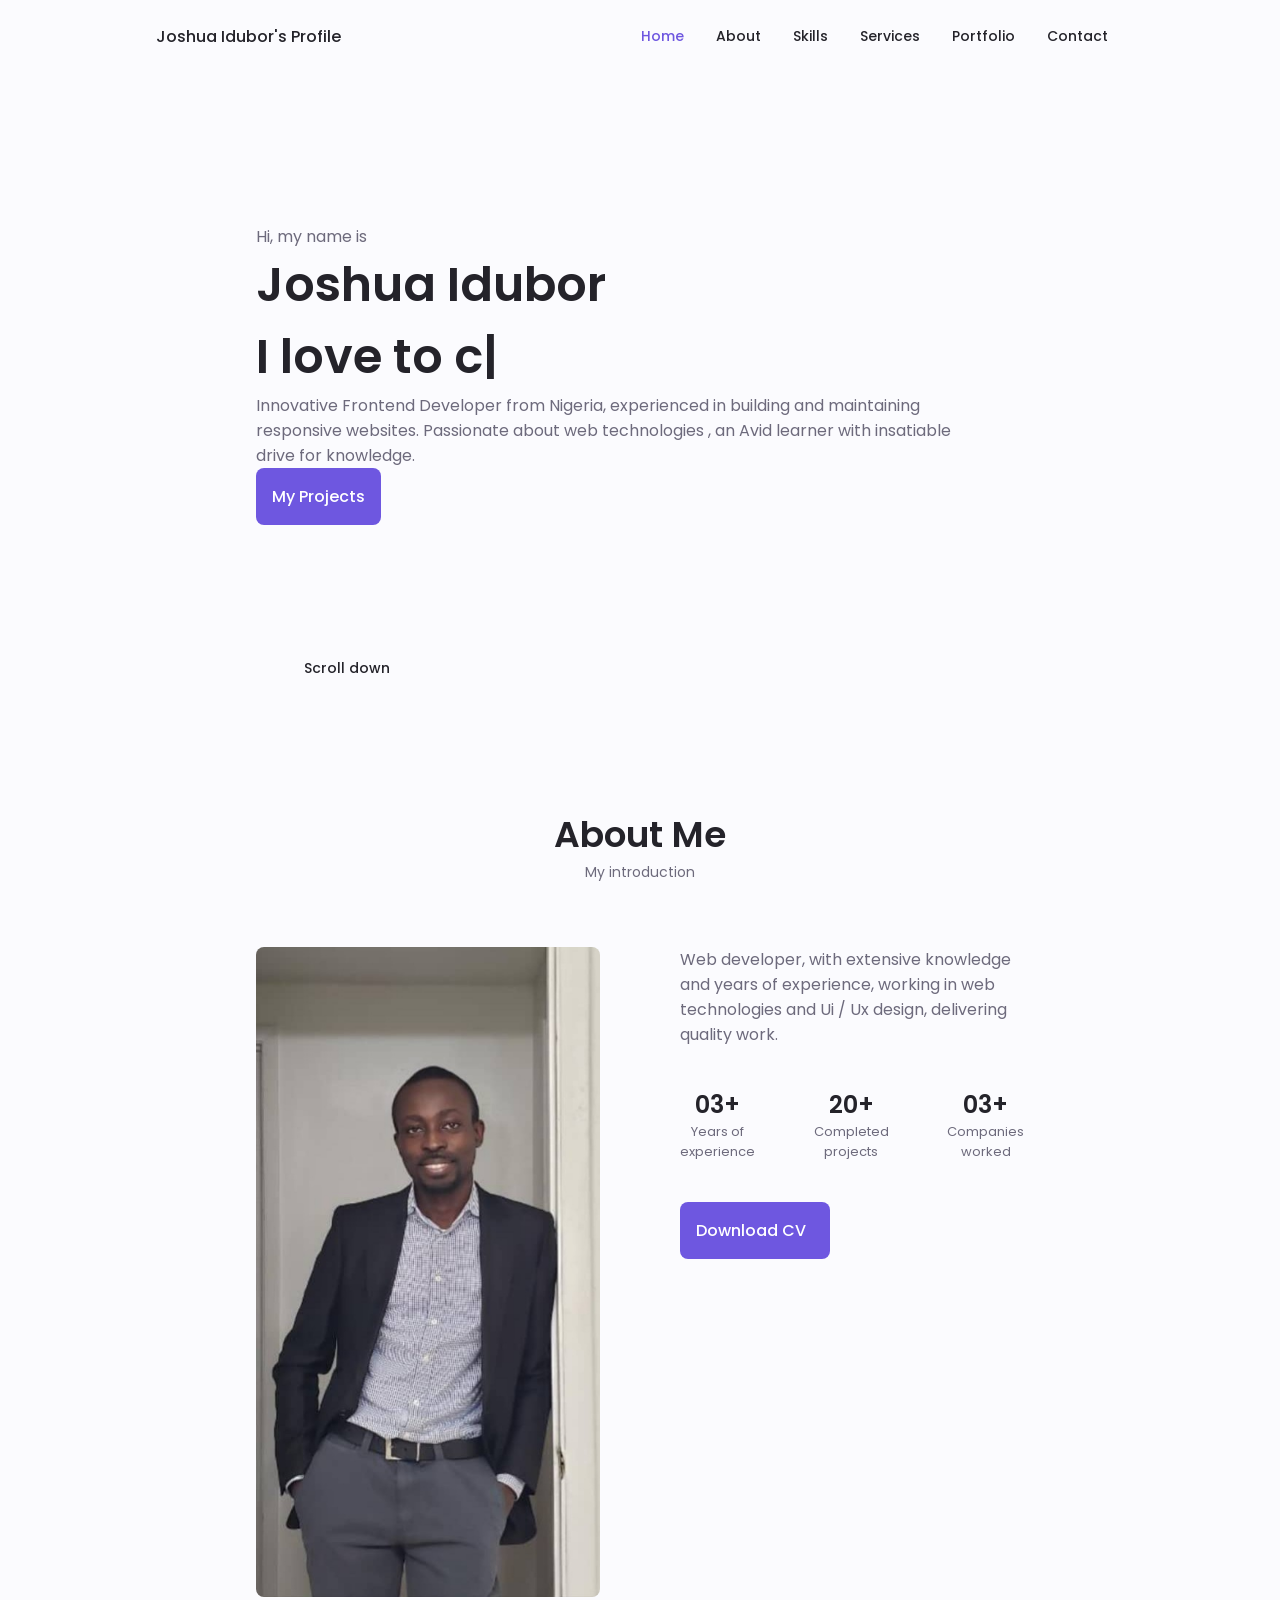
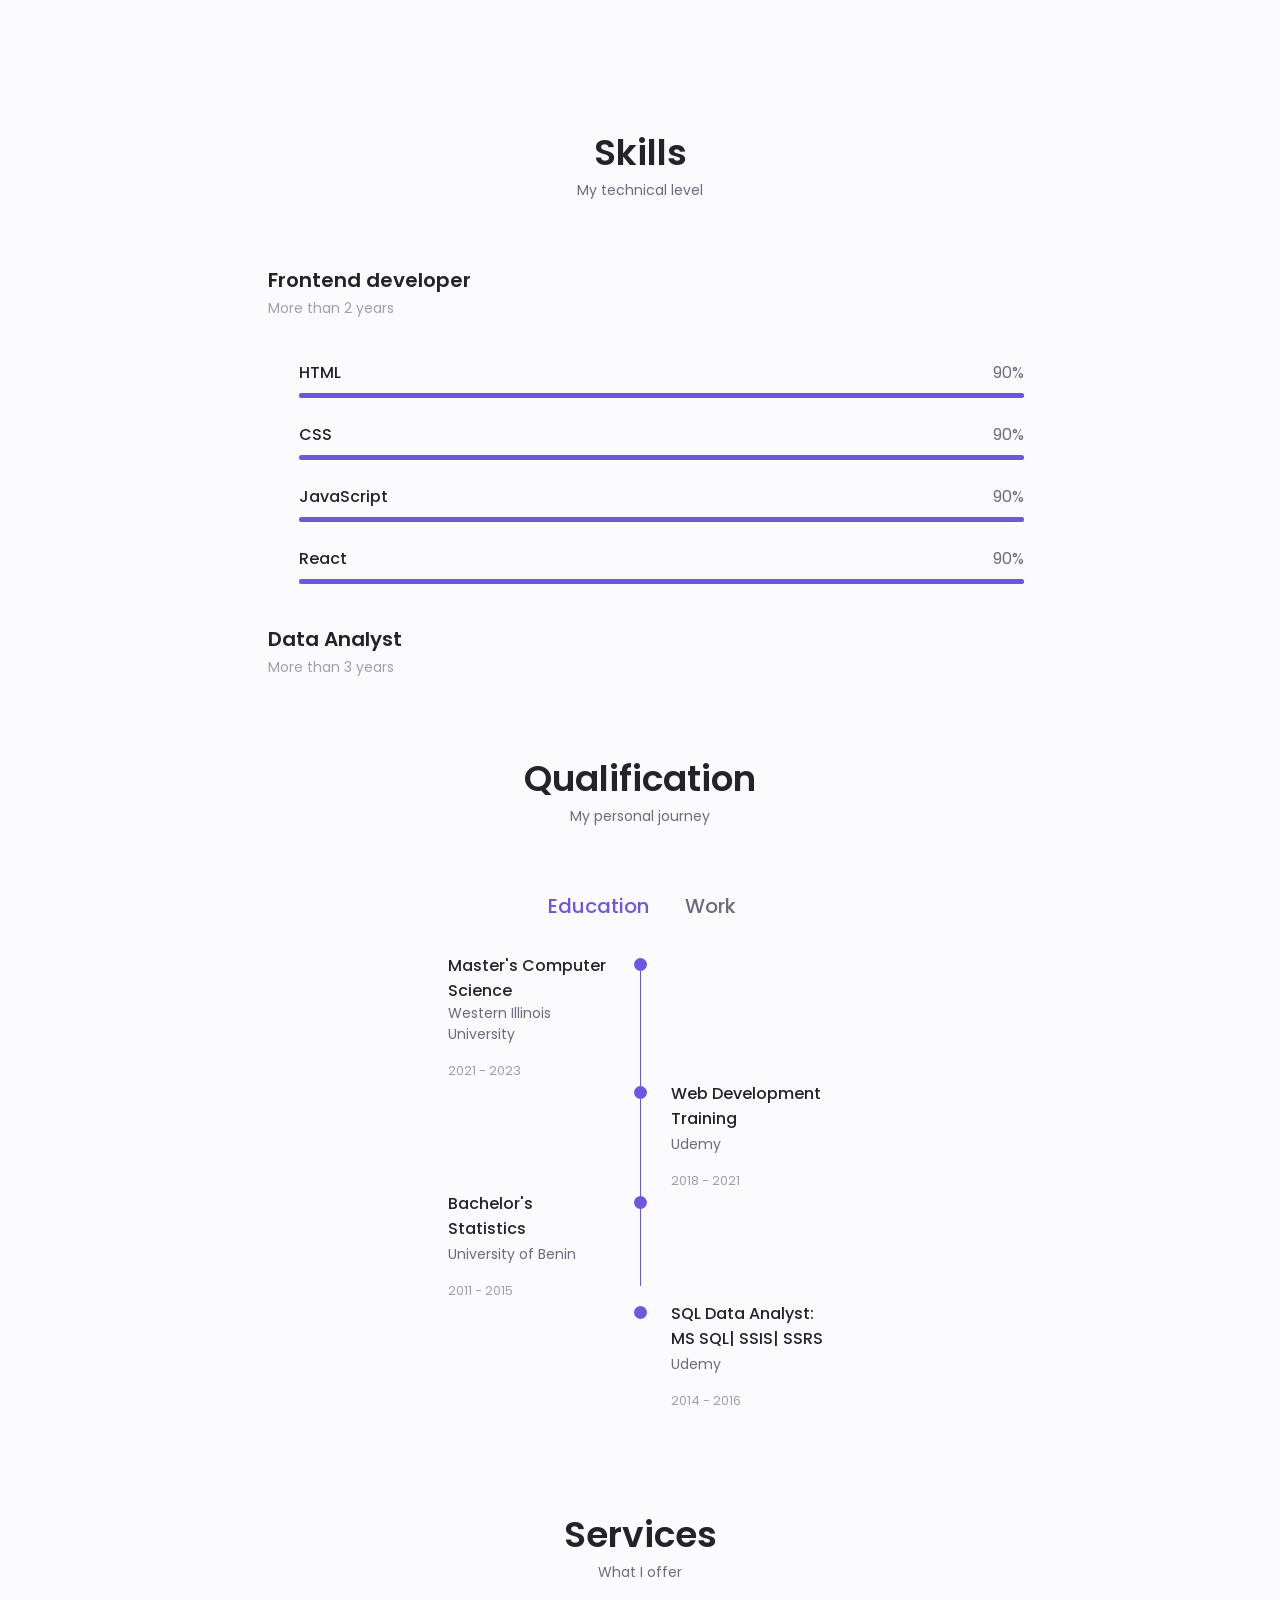
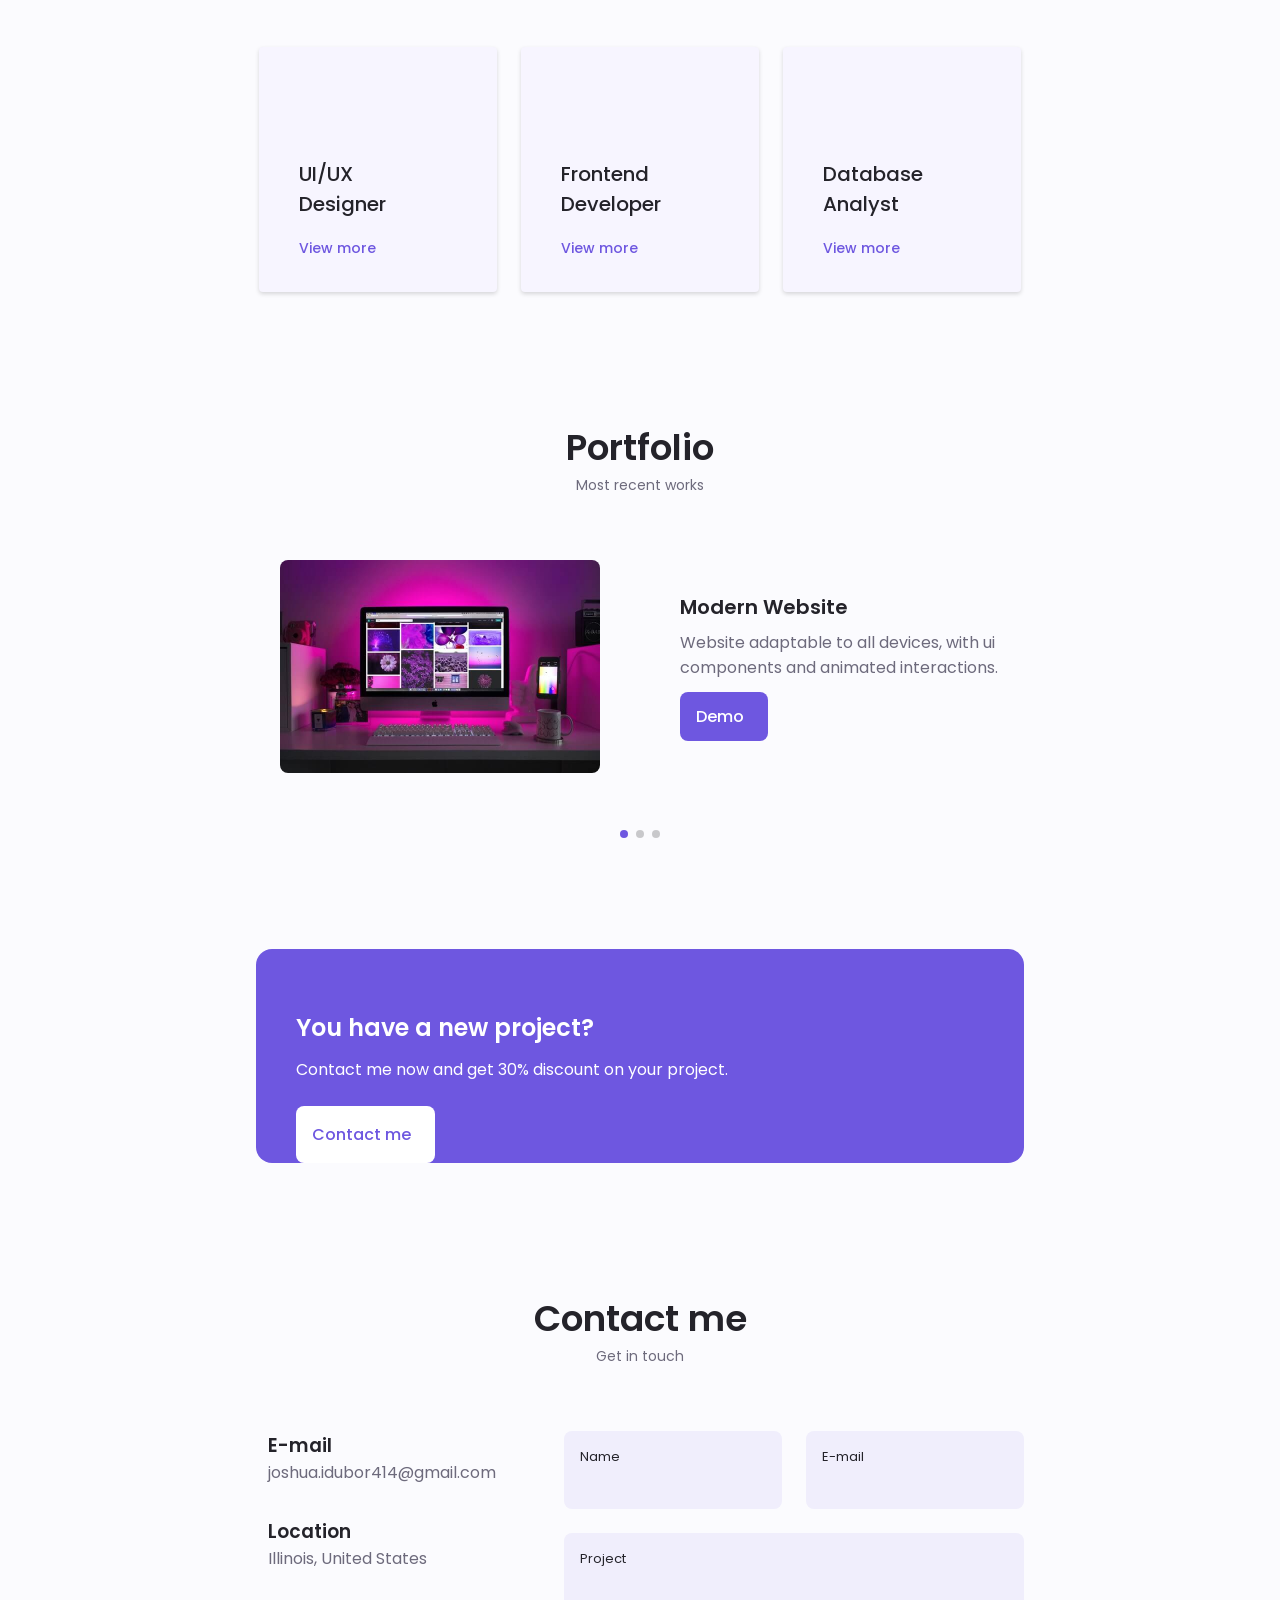
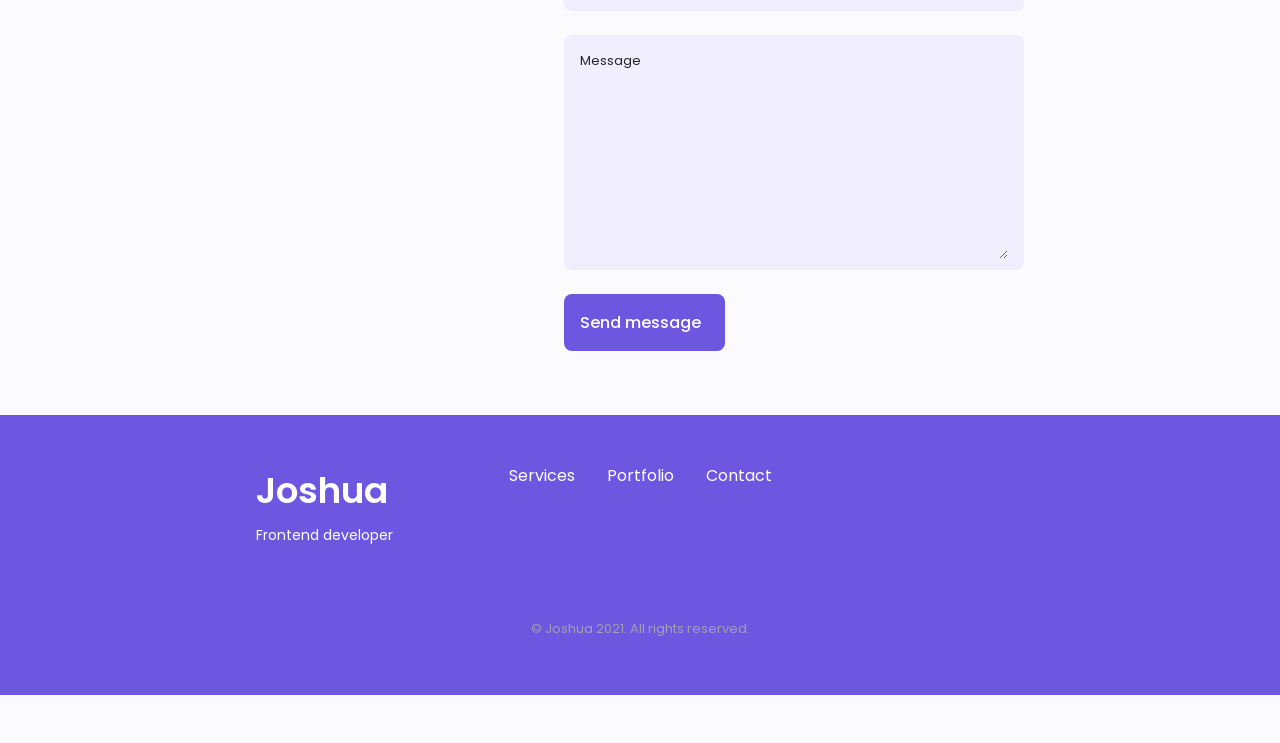
==== index.html @ ed107d09 "Add files via upload" ====
<!DOCTYPE html>
<html lang="en">

<head>
    <meta charset="UTF-8">
    <meta name="viewport" content="width=device-width, initial-scale=1.0">

    <!--==================== UNICONS ====================-->
    <link rel="stylesheet" href="https://unicons.iconscout.com/release/v4.0.0/css/line.css">

    <!--==================== SWIPER CSS ====================-->
    <link rel="stylesheet" href="assets/css/swiper-bundle.min.css">

    <!--==================== CSS ====================-->
    <link rel="stylesheet" href="assets/css/styles.css">

    <title>Responsive Portfolio Website</title>
</head>

<body>
    <!--==================== HEADER ====================-->
    <header class="header" id="header">
        <nav class="nav container">
            <a href="#" class="nav__logo">Joshua Idubor's Profile</a>

            <div class="nav__menu" id="nav-menu">
                <ul class="nav__list grid">
                    <li class="nav__item">
                        <a href="#home" class="nav__link active-link">
                            <i class="uil uil-estate nav__icon"></i>Home
                        </a>
                    </li>
                    <li class="nav__item">
                        <a href="#about" class="nav__link">
                            <i class="uil uil-user nav__icon"></i>About
                        </a>
                    </li>
                    <li class="nav__item">
                        <a href="#skills" class="nav__link">
                            <i class="uil uil-file-alt nav__icon"></i>Skills
                        </a>
                    </li>
                    <li class="nav__item">
                        <a href="#services" class="nav__link">
                            <i class="uil uil-briefcase nav__icon"></i>Services
                        </a>
                    </li>
                    <li class="nav__item">
                        <a href="#portfolio" class="nav__link">
                            <i class="uil uil-scenery nav__icon"></i>Portfolio
                        </a>
                    </li>
                    <li class="nav__item">
                        <a href="#contact" class="nav__link">
                            <i class="uil uil-message nav__icon"></i>Contact
                        </a>
                    </li>
                </ul>
                <i class="uil uil-times nav__close" id="nav-close"></i>

            </div>

            <div class="nav__btns">

                <!-- Theme change button -->

                <i class="uil uil-moon change-theme" id="theme-button"></i>

                <div class="nav__toggle" id="nav-toggle">
                    <i class="uil uil-apps"> </i>

                </div>
            </div>
        </nav>
    </header>

    <!--==================== MAIN ====================-->
    <main class="main">
        <!--==================== HOME ====================-->


        <section class="home section" id="home">
            <div class="home__container container grid">
                <div class="home__content grid">
                    <div class="home__social">
                        <a href="https://www.linkedin.com/in/joshua-idubor-577528155/" target="_blank" class="home__social-icon">
                            <i class="uil uil-linkedin-alt"></i>
                        </a>
                        <!--<a href="http://dribble.com" target="_blank" class="home__social-icon">
                            <i class="uil uil-dribbble"></i>
                        </a>-->
                        <a href="https://github.com/joshuaIdubor" target="_blank" class="home__social-icon">
                            <i class="uil uil-github-alt"></i>
                        </a>
                    </div>
			<!--
                    <div class="home__img">
                        <svg class="home__blob" viewBox="0 0 200 187" xmlns="http://www.w3.org/2000/svg"
                            xmlns:xlink="http://www.w3.org/1999/xlink">
                            <mask id="mask0" mask-type="alpha">
                                <path d="M190.312 36.4879C206.582 62.1187 201.309 102.826 182.328 134.186C163.346 165.547 
                                    130.807 187.559 100.226 186.353C69.6454 185.297 41.0228 161.023 21.7403 129.362C2.45775 
                                    97.8511 -7.48481 59.1033 6.67581 34.5279C20.9871 10.1032 59.7028 -0.149132 97.9666 
                                    0.00163737C136.23 0.303176 174.193 10.857 190.312 36.4879Z" />
                            </mask>
                            <g mask="url(#mask0)">
                                <path d="M190.312 36.4879C206.582 62.1187 201.309 102.826 182.328 134.186C163.346 
                                    165.547 130.807 187.559 100.226 186.353C69.6454 185.297 41.0228 161.023 21.7403 
                                    129.362C2.45775 97.8511 -7.48481 59.1033 6.67581 34.5279C20.9871 10.1032 59.7028 
                                    -0.149132 97.9666 0.00163737C136.23 0.303176 174.193 10.857 190.312 36.4879Z" />
                                <image class="home__blob-img" x="20" y="20" xlink:href="assets/img/perfil.png" />
                            </g>
                        </svg>
                    </div>
				-->
                    <!--<div class="home__data">
                        <h1 class="home__title">Hi, I'm Joshua</h1>
                        <h3 class="home__subtitle">Frontend developer</h3>
                        <p class="home__description">High level experience in web design and development knowledge, producing quality work.</p>
                        <a href="#portfolio" class="button button-flex">
                            Portfolio <i class="uil uil-message button__icon"></i>
                        </a>
                    </div>  -->
		<!---------------------------------- -->
	       <div class="home_data">
              <p>Hi, my name is</p>
              <h1 class="home_title">Joshua Idubor</h1>
              <div style="display: flex">
                <h1 id="text" class="home_title"></h1>
                <h1 class="home_title">|</h1>
              </div>
              <div id="fill"></div>
              
              <p id="home_description" class="home_description">
                Innovative Frontend Developer from Nigeria, experienced in building and maintaining<br> 
		 responsive websites. Passionate about web technologies , an Avid learner with insatiable<br> drive for 
                knowledge.
              </p>
              <a href="#portfolio" class="button button--flex">
                My Projects
                <i class="uil uil-message button_icon"></i>
              </a>
            </div><!----------------------------------------->
			
                </div>
                <div class="home__scroll">
                    <a href="#about" class="home__scroll-button button--flex">
                        <i class="uil uil-mouse-alt-2 home__scroll-mouse"></i>
                        <span class="home__scroll-name">Scroll down</span>
                        <i class="uil uil-arrow-down home__scroll-arrow"></i>
                    </a>
                </div>
            </div>
        </section>

        <!--==================== ABOUT ====================-->
        <section class="about section" id="about">
            <h2 class="section__title">About Me</h2>
            <span class="section__subtitle">My introduction</span>

            <div class="about__container container grid">
                <img src="assets/img/about.jpg" alt="" class="about__img">

                <div class="about__data">
                    <p class="about__description">Web developer, with extensive knowledge
                         and years of experience, working in web technologies and
                          Ui / Ux design, delivering quality work.
                    </p>

                    <div class="about__info">
                        <div>
                            <span class="about__info-title">03+</span>
                            <span class="about__info-name">Years of <br> experience</span>
                        </div>

                        <div>
                            <span class="about__info-title">20+</span>
                            <span class="about__info-name">Completed <br> projects</span>
                        </div>

                        <div>
                            <span class="about__info-title">03+</span>
                            <span class="about__info-name">Companies <br> worked</span>
                        </div>
                    </div>

                    <div class="about__buttons">
                        <a download="" href="assets/pdf/IduborJoshuaResume.pdf" class="button button--flex">
                            Download CV<i class="uil uil-download-alt button__icon"></i>
                        </a>
                    </div>
                </div>
            </div>

        </section>

        <!--==================== SKILLS ====================-->
        <section class="skills section" id="skills">
            <h2 class="section__title">Skills</h2>
            <span class="section__subtitle">My technical level</span>

            <div class="skills__container container grid">
                <div>
                    <!--==================== SKILLS 1 ====================-->
                    <div class="skills__content skills__open">
                        <div class="skills__header">
                            <i class="uil uil-brackets-curly skills__icon"></i>

                            <div>
                                <h1 class="skills__title">Frontend developer</h1>
                                <span class="skills__subtitle">More than 2 years</span>
                            </div>

                            <i class="uil uil-angle-down skills__arrow"></i>
                        </div>

                        <div class="skills__list grid">
                            <div class="skills__data">
                                <div class="skills__titles">
                                    <h3 class="skills__name">HTML</h3>
                                    <span class="skills__number">90%</span>

                                </div>
                                <div class="skills__bar">
                                    <div class="skills__percentage skills__html"></div>
                                </div>

                            </div>

                            <div class="skills__data">
                                <div class="skills__titles">
                                    <h3 class="skills__name">CSS</h3>
                                    <span class="skills__number">90%</span>

                                </div>
                                <div class="skills__bar">
                                    <div class="skills__percentage skills__css"></div>
                                </div>

                            </div>

                            <div class="skills__data">
                                <div class="skills__titles">
                                    <h3 class="skills__name">JavaScript</h3>
                                    <span class="skills__number">90%</span>

                                </div>
                                <div class="skills__bar">
                                    <div class="skills__percentage skills__js"></div>
                                </div>

                            </div>

                            <div class="skills__data">
                                <div class="skills__titles">
                                    <h3 class="skills__name">React</h3>
                                    <span class="skills__number">90%</span>

                                </div>
                                <div class="skills__bar">
                                    <div class="skills__percentage skills__react"></div>
                                </div>

                            </div>
                        </div>
                    </div>
                    <!--==================== SKILLS 2 ====================-->
                    <div class="skills__content skills__close">
                        <div class="skills__header">
                            <i class="uil uil-server-network skills__icon"></i>

                            <div>
                                <h1 class="skills__title">Data Analyst</h1>
                                <span class="skills__subtitle">More than 3 years</span>
                            </div>

                            <i class="uil uil-angle-down skills__arrow"></i>
                        </div>

                        <div class="skills__list grid">
                            <div class="skills__data">
                                <div class="skills__titles">
                                    <h3 class="skills__name">T-SQL</h3>
                                    <span class="skills__number">90%</span>

                                </div>
                                <div class="skills__bar">
                                    <div class="skills__percentage skills__T-SQL"></div>
                                </div>

                            </div>

                            <div class="skills__data">
                                <div class="skills__titles">
                                    <h3 class="skills__name">SQL Server Integration Services</h3>
                                    <span class="skills__number">90%</span>

                                </div>
                                <div class="skills__bar">
                                    <div class="skills__percentage skills__SSIS"></div>
                                </div>

                            </div>

				    <div class="skills__data">
                                <div class="skills__titles">
                                    <h3 class="skills__name">SQL Server Reporting Services</h3>
                                    <span class="skills__number">90%</span>

                                </div>
                                <div class="skills__bar">
                                    <div class="skills__percentage skills__SSRS"></div>
                                </div>

                            </div>


                                                 


                    </div>
                </div>
            </div>
            </div>


            </div>
            </div>

        </section>

        <!--==================== QUALIFICATION ====================-->
        <section class="qualification__section">
            <h2 class="section__title">Qualification</h2>
            <span class="section__subtitle">My personal journey</span>

            <div class="qualification__container container">
                <div class="qualification__tabs">
                    <div class="qualification__button button--flex qualification__active" data-target='#education'>
                        <i class="uil uil-graduation-cap qualification__icon"></i>
                        Education
                    </div>

                    <div class="qualification__button button--flex" data-target="#work">
                        <i class="uil uil-briefcase-alt qualification__icon"></i>
                        Work
                    </div>
                </div>

                <div class="qualification__sections">
            <!--==================== QUALIFICATION CONTENT 1 ====================-->
            <div class="qualification__content qualification__active" data-content id="education">
             <!--==================== QUALIFICATION 1 ====================--> 
             <div class="qualification__data">
                 <div>
                     <h3 class="qualification__title">Master's Computer Science</h3>
                     <span class="qualification__subtitle">Western Illinois University</span>
                     <div class="qualification__calendar">
                        <i class="uil uil-calendar-alt"></i>
                        2021 - 2023
                     </div>
                 </div>

                 <div>
                     <span class="qualification__rounder"></span>
                     <span class="qualification__line"></span>
                 </div>
             </div>
             
             <!--==================== QUALIFICATION 2 ====================--> 
             <div class="qualification__data">
                <div></div>
                <div>
                   <span class="qualification__rounder"></span>
                   <span class="qualification__line"></span>
                </div>

                <div>
                    <h3 class="qualification__title">Web Development Training</h3>
                    <span class="qualification__subtitle">Udemy</span>
                    <div class="qualification__calendar">
                       <i class="uil uil-calendar-alt"></i>
                       2018 - 2021
                    </div>
                </div>
            </div> 


            <!--==================== QUALIFICATION 3 ====================--> 
            <div class="qualification__data">
                <div>
                    <h3 class="qualification__title">Bachelor's Statistics</h3>
                    <span class="qualification__subtitle">University of Benin</span>
                    <div class="qualification__calendar">
                       <i class="uil uil-calendar-alt"></i>
                       2011 - 2015
                    </div>
                </div>

                <div>
                    <span class="qualification__rounder"></span>
                    <!---<span class="qualification__line"></span> -->
                </div> 

            </div>

		<!--==================== QUALIFICATION 4 ====================--> 

	    <div class="qualification__data">
                <div></div>
                <div>
                   <span class="qualification__rounder"></span>
                   <!----<span class="qualification__line"></span>  --->
                </div>

                <div>
                    <h3 class="qualification__title">SQL Data Analyst: MS SQL| SSIS| SSRS</h3>
                    <span class="qualification__subtitle">Udemy</span>
                    <div class="qualification__calendar">
                       <i class="uil uil-calendar-alt"></i>
                       2014 - 2016
                    </div>
                </div>
            </div> 
	
	</div>

		
            
            <!--==================== QUALIFICATION CONTENT 2 ====================-->
            <div class="qualification__content" data-content id="work">
                <!--==================== QUALIFICATION 1 ====================--> 
                <div class="qualification__data">
                    <div>
                        <h3 class="qualification__title">Sodexo</h3>
                        <span class="qualification__subtitle">Data Analyst</span>
                        <div class="qualification__calendar">
                           <i class="uil uil-calendar-alt"></i>
                           2021 - Present
                        </div>
                    </div>
   
                    <div>
                        <span class="qualification__rounder"></span>
                        <span class="qualification__line"></span>
                    </div>
                </div>
                
                <!--==================== QUALIFICATION 2 ====================--> 
                <div class="qualification__data">
                   <div></div>
                   <div>
                      <span class="qualification__rounder"></span>
                      <span class="qualification__line"></span>
                   </div>
   
                   <div>
                       <h3 class="qualification__title">Nestle Plc</h3>
                       <span class="qualification__subtitle">Data Analyst</span>
                       <div class="qualification__calendar">
                          <i class="uil uil-calendar-alt"></i>
                          2019 - 2020
                       </div>
                   </div>
               </div> 
   
               <!--==================== QUALIFICATION 3 ====================--> 
               <div class="qualification__data">
                   <div>
                       <h3 class="qualification__title">FerraTech Limited</h3>
                       <span class="qualification__subtitle">Database Analyst</span>
                       <div class="qualification__calendar">
                          <i class="uil uil-calendar-alt"></i>
                          2017 - 2019
                       </div>
                   </div>
   
                   <div>
                       <span class="qualification__rounder"></span>
                       <!-- <span class="qualification__line"></span> -->
                   </div>
               </div> 
          
               </div> 
             
               </div>
            </div>
        </section>
      
        <!--==================== SERVICES ====================-->
        <section class="services section" id="services">
            <h2 class="section__title">Services</h2>
            <span class="section__subtitle">What I offer</span>

            <div class="services__container container grid">
        <!--==================== SERVICES 1 ====================-->  
        <div class="services__content">
            <div>
                <i class="uil uil-web-grid services__icon"></i>
                <h3 class="services__title">UI/UX <br> Designer</h3>
            </div>
            <span class="button button--flex button--small button--link services__button">
                View more
                <i class="uil uil-arrow-right button__icon"></i>
            </span>

            <div class="services__modal">
                <div class="services__modal-content">
                    <h4 class="services__modal-title">UI/UX <br> Designer</h4>
                    <i class="uil uil-times services__modal-close"></i>

                    <ul class="services__modal-services grid">
                        <li class="services__modal-service">
                            <i class="uil uil-check-circle services__modal-icon"></i>
                            <p>Identify target user groups and carry out interviews or other types of inquiry to help understand user needs.</p>
                        </li>

                        <li class="services__modal-service">
                            <i class="uil uil-check-circle services__modal-icon"></i>
                            <p>Ensure the creation and implementation of customized experiences for the digital user.</p>
                        </li>

                        <li class="services__modal-service">
                            <i class="uil uil-check-circle services__modal-icon"></i>
                            <p>Produce high-quality solutions through flow diagrams, graphic designs, storyboards and site maps.</p>
                        </li>

                        <li class="services__modal-service">
                            <i class="uil uil-check-circle services__modal-icon"></i>
                            <p>Provide guidance on the implementation of UX research techniques and testing activities to assess user behavior</p>
                        </li>

			<li class="services__modal-service">
                            <i class="uil uil-check-circle services__modal-icon"></i>
                            <p>Maintain a competitive edge against competitor products and industry trends</p>
                        </li>

			<li class="services__modal-service">
                            <i class="uil uil-check-circle services__modal-icon"></i>
                            <p>Perform tests on user interface elements such as CTAs, layouts, target links, landing pages and banners</p>
                        </li>
                    </ul>
                </div>
            </div>
        </div>  
        
        <!--==================== SERVICES 2 ====================-->  
        <div class="services__content">
            <div>
                <i class="uil uil-arrow services__icon"></i>
                <h3 class="services__title">Frontend <br> Developer</h3>
            </div>
            <span class="button button--flex button--small button--link services__button">
                View more
                <i class="uil uil-arrow-right button__icon"></i>
            </span>

            <div class="services__modal">
                <div class="services__modal-content">
                    <h4 class="services__modal-title">Frontend <br> Developer</h4>
                    <i class="uil uil-times services__modal-close"></i>

                    <ul class="services__modal-services grid">
                        <li class="services__modal-service">
                            <i class="uil uil-check-circle services__modal-icon"></i>
                            <p>I develop the user interface.</p>
                        </li>

                        <li class="services__modal-service">
                            <i class="uil uil-check-circle services__modal-icon"></i>
                            <p>Webpage development.</p>
                        </li>

                        <li class="services__modal-service">
                            <i class="uil uil-check-circle services__modal-icon"></i>
                            <p>I create Ux element interactions.</p>
                        </li>

                        <li class="services__modal-service">
                            <i class="uil uil-check-circle services__modal-icon"></i>
                            <p>I position your company brand.</p>
                        </li>
                    </ul>
                </div>
            </div>
        </div> 

        <!--==================== SERVICES 3 ====================-->  
        <div class="services__content">
            <div>
                <i class="uil uil-pen services__icon"></i>
                <h3 class="services__title">Database <br> Analyst</h3>
            </div>
            <span class="button button--flex button--small button--link services__button">
                View more
                <i class="uil uil-arrow-right button__icon"></i>
            </span>

            <div class="services__modal">
                <div class="services__modal-content">
                    <h4 class="services__modal-title">Database <br> Analyst</h4>
                    <i class="uil uil-times services__modal-close"></i>

                    <ul class="services__modal-services grid">
                        <li class="services__modal-service">
                            <i class="uil uil-check-circle services__modal-icon"></i>
                            <p>Develop SSIS functionalities.</p>
                        </li>

			<li class="services__modal-service">
                            <i class="uil uil-check-circle services__modal-icon"></i>
                            <p>Create stored procedures, triggers and views to provide structured data to business.</p>
                        </li>

                        <li class="services__modal-service">
                            <i class="uil uil-check-circle services__modal-icon"></i>
                            <p>Create Report Analysis for your Company.</p>
                        </li>

                        <li class="services__modal-service">
                            <i class="uil uil-check-circle services__modal-icon"></i>
                            <p>Provide Recommendations from Analysis</p>
                        </li>

                        <li class="services__modal-service">
                            <i class="uil uil-check-circle services__modal-icon"></i>
                            <p>Maintaining Data Integrity used for Analysis.</p>
                        </li>
                    </ul>
                </div>
            </div>
        </div> 
            </div>
        </section>
        <!--==================== PORTFOLIO ====================-->
        <section class="portfolio section" id="portfolio">

            <h2 class="section__title">Portfolio</h2>
            <span class="section__subtitle">Most recent works</span>

            <div class="portfolio__container container swiper-container">
                <div class="swiper-wrapper">
        <!--==================== PORTFOLIO 1 ====================-->
        
            <div class="portfolio__content grid swiper-slide">
                <img src="assets/img/portfolio1.jpg" alt="" class="portfolio__img">

                <div class="portfolio_">
                    <h3 class="portfolio__title">Modern Website</h3>
                    <p class="portfolio__description">Website adaptable to all devices, 
                        with ui components and animated interactions.</p>
                    <a href="#" class="button button--flex button--small portfolio__button">
                        Demo
                        <i class="uil uil-arrow-right button__icon"></i>
                    </a>
                </div>
            </div>

            <!--==================== PORTFOLIO 2 ====================-->
        
            <div class="portfolio__content grid swiper-slide">
                <img src="assets/img/portfolio2.jpg" alt="" class="portfolio__img">

                <div class="portfolio_">
                    <h3 class="portfolio__title">Brand design</h3>
                    <p class="portfolio__description">Website adaptable to all devices, with 
                        ui components and animated interactions.</p>
                    <a href="#" class="button button--flex button--small portfolio__button">
                        Demo
                        <i class="uil uil-arrow-right button__icon"></i>
                    </a>
                </div>
            </div>

            <!--==================== PORTFOLIO 3 ====================-->
        
            <div class="portfolio__content grid swiper-slide">
                <img src="assets/img/portfolio3.jpg" alt="" class="portfolio__img">

                <div class="portfolio_">
                    <h3 class="portfolio__title">Online store</h3>
                    <p class="portfolio__description">Website adaptable to all devices, with 
                        ui components and animated interactions.</p>
                    <a href="#" class="button button--flex button--small portfolio__button">
                        Demo
                        <i class="uil uil-arrow-right button__icon"></i>
                    </a>
                </div>
            </div>
                </div>

            <!-- add arrows-->
            <div class="swiper-button-next">
                <i class="uil uil-angle-right-b swiper-portfolio-icon"></i>
            </div>

            <div class="swiper-button-prev">
                <i class="uil uil-angle-left-b swiper-portfolio-icon"></i>
            </div>

            <!-- Add Pagination -->
            <div class="swiper-pagination"></div>
            
        
        </div>

        </section>

        <!--==================== PROJECT IN MIND ====================-->
        <section class="project section">
            <div class="project__bg">
                <div class="project__container container grid">
                    <div class="project__data">
                        <h2 class="project__title">You have a new project?</h2>
                        <p class="project__description">
				Contact me now and get 30% discount on your project.
			 </p>
                        <a href="#contact" class="button button--flex button--white">
				Contact me
                        	<i class="uil uil-message project__icon button__icon"></i>
		     	  </a>
		     </div>
		 <!--<img src="assets/img/project.png" alt="" class="project__img" /> --> 
                </div>
            </div>

        </section>


   <!--     #==================== TESTIMONIAL ====================#
        


	 <section class="testimonial section">

            <h2 class="section__title">Testimonials</h2>
            <span class="section__subtitle">My client saying</span>

            <div class="testimonial__container swiper-container">
                <div class="swiper-wrapper">
                #==================== TESTIMONIAL 1 ====================#
                <div class="testimonial__content swiper-slide">
                    <div class="testimonial__data">
                        <div class="testimonial__header">
                            <img src="assets/img/testimonial1.jpg" alt="" class="testimonial__img">
                            
                            <div>
                                <h3 class="testimonial__name">Sara Smith</h3>
                                <span class="testimonial__client">Client</span>
                            </div>
                        </div>
                        <div>
                            <i class="uil uil-star testimonial__icon-star"></i>
                            <i class="uil uil-star testimonial__icon-star"></i>
                            <i class="uil uil-star testimonial__icon-star"></i>
                            <i class="uil uil-star testimonial__icon-star"></i>
                            <i class="uil uil-star testimonial__icon-star"></i>
                        </div>
                    </div>

                    <p class="testimonial__description">I get a good impression, I carry out my project with all the 
                        possible quality and attention and support 24 hours a day.
                    </p>
                </div>
                #==================== TESTIMONIAL 2 ====================#
                <div class="testimonial__content swiper-slide">
                    <div class="testimonial__data">
                        <div class="testimonial__header">
                            <img src="assets/img/testimonial2.jpg" alt="" class="testimonial__img">
                            
                            <div>
                                <h3 class="testimonial__name">John Doe</h3>
                                <span class="testimonial__client">Client</span>
                            </div>
                        </div>
                        <div>
                            <i class="uil uil-star testimonial__icon-star"></i>
                            <i class="uil uil-star testimonial__icon-star"></i>
                            <i class="uil uil-star testimonial__icon-star"></i>
                            <i class="uil uil-star testimonial__icon-star"></i>
                            <i class="uil uil-star testimonial__icon-star"></i>
                        </div>
                    </div>

                    <p class="testimonial__description">I get a good impression, I carry out my project with all the 
                        possible quality and attention and support 24 hours a day.
                    </p>
                </div>
                #==================== TESTIMONIAL 3 ====================#
                <div class="testimonial__content swiper-slide">
                    <div class="testimonial__data">
                        <div class="testimonial__header">
                            <img src="assets/img/testimonial3.jpg" alt="" class="testimonial__img">
                            
                            <div>
                                <h3 class="testimonial__name">Lulu da Pomerânia</h3>
                                <span class="testimonial__client">Client</span>
                            </div>
                        </div>
                        <div>
                            <i class="uil uil-star testimonial__icon-star"></i>
                            <i class="uil uil-star testimonial__icon-star"></i>
                            <i class="uil uil-star testimonial__icon-star"></i>
                            <i class="uil uil-star testimonial__icon-star"></i>
                            <i class="uil uil-star testimonial__icon-star"></i>
                        </div>
                    </div>

                    <p class="testimonial__description">I get a good impression, I carry out my project with all the 
                        possible quality and attention and support 24 hours a day.</p>
                </div>      
                </div>

                #--Add pagination--#
                <div class="swiper-pagination swiper-pagination-testimonial"></div>
            </div>
            </section>

	
	--->

        <!--==================== CONTACT ME ====================-->
        <section class="contact section" id="contact">
            <h2 class="section__title">Contact me</h2>
            <span class="section__subtitle">Get in touch</span>

            <div class="contact__container container grid">
                <div>
                    <!--   ##<div class="contact__information">
                        <i class="uil uil-phone-alt contact__icon"></i>

                        <div>
                            <h3 class="contact__title">Call me</h3>
                            <span class="contatc__subtitle">(31) 99212-9446</span>
                        </div>
                    </div>#### -->

                    <div class="contact__information">
                        <i class="uil uil-envelope contact__icon"></i>

                        <div>
                            <h3 class="contact__title">E-mail</h3>
                            <span class="contatc__subtitle">joshua.idubor414@gmail.com</span>
                        </div>
                    </div>

                    <div class="contact__information">
                        <i class="uil uil-map-marker contact__icon"></i>

                        <div>
                            <h3 class="contact__title">Location</h3>
                            <span class="contatc__subtitle">Illinois, United States</span>
                        </div>
                    </div>
                </div>

                <form action="" class="contact__form grid">
                    <div class="contact__inputs grid">
                        <div class="contact__content">
                            <label for="" class="contact__label">Name</label>
                            <input type="text" class="contact__input">
                        </div>

                        <div class="contact__content">
                            <label for="" class="contact__label">E-mail</label>
                            <input type="email" class="contact__input">
                        </div>
                    </div>

                    <div class="contact__content">
                        <label for="" class="contact__label">Project</label>
                        <input type="text" class="contact__input">
                    </div>

                    <div class="contact__content">
                        <label for="" class="contact__label">Message</label>
                        <textarea name="" id="" cols="0" rows="7" class="contact__input"></textarea>
                    </div>

                    <div>
                        <a href="#" class="button button--flex">
                            Send message
                            <i class="uil uil-message button__icon"></i>
                        </a>
                    </div>
                </form>
            </div>

        </section>
    </main>


    <!--==================== FOOTER ====================-->
    <footer class="footer">

        <div class="footer__bg">
            <div class="footer__container container grid">
                <div>
                    <h1 class="footer__title">Joshua</h1>
                    <span class="footer__subtitle">Frontend developer</span>
                </div>

                <ul class="footer__links">
                    <li>
                        <a href="#services" class="footer__link">Services</a>
                    </li>
                    <li>
                        <a href="#portfolio" class="footer__link">Portfolio</a>
                    </li>
                    <li>
                        <a href="#contact" class="footer__link">Contact</a>
                    </li>
                </ul>

                <div class="footer__socials">
                   <!-- <a href="http://facebook.com" target="_blank" class="footer__social">
                        <i class="uil uil-facebook"></i>
                    </a>
                    <a href="http://instagram.com" target="_blank" class="footer__social">
                        <i class="uil uil-instagram"></i>
                    </a>
                    <a href="http://twitter.com/" target="_blank" class="footer__social">
                        <i class="uil uil-twitter-alt"></i>
                    </a>-->

		   	<a href="https://www.linkedin.com/in/joshua-idubor-577528155/" target="_blank" class="footer__social">
                            <i class="uil uil-linkedin-alt"></i>
                        </a>
                        <!--<a href="http://dribble.com" target="_blank" class="home__social-icon">
                            <i class="uil uil-dribbble"></i>
                        </a>-->
                        <a href="https://github.com/joshuaIdubor" target="_blank" class="footer__social">
                            <i class="uil uil-github-alt"></i>
                        </a>
                </div>
            </div>

            <p class="footer__copy">&#169; Joshua 2021. All rights reserved.</p>
        </div>

    </footer>

    <!--==================== SCROLL TOP ====================-->
    <a href="#" class="scrollup" id="scroll-up">
        <i class="uil uil-arrow-up scrollup__icon"></i>
    </a>
    

    <!--==================== SWIPER JS ====================-->
    <script src="assets/js/swiper-bundle.min.js"></script>

    <!--==================== MAIN JS ====================-->
    <script src="assets/js/main.js"></script>
</body>

</html>
---- assets/css/styles.css ----
/*==================== GOOGLE FONTS ====================*/
@import url('https://fonts.googleapis.com/css2?family=Poppins:wght@400;500;600&display=swap');

/*==================== VARIABLES CSS ====================*/
:root {
    --header-height: 3rem;

    /*========== Colors ==========*/
    /* Change favorite color */
    --hue-color: 250; /*Purple 250 - Green 142 - Blue 230 - Pink 340*/

    /* HSL color mode */
    --first-color: hsl(var(--hue-color), 69%, 61%);
    --first-color-second: hsl(var(--hue-color), 69%, 61%) ;
    --first-color-alt: hsl(var(--hue-color), 57%, 53%);
    --first-color-lighter: hsl(var(--hue-color), 92%, 85%);
    --title-color: hsl(var(--hue-color), 9%, 15%);
    --text-color: hsl(var(--hue-color), 8%, 45%);
    --text-color-light: hsl(var(--hue-color), 8%, 65%);
    --input-color: hsl(var(--hue-color), 70%, 96%);
    --body-color: hsl(var(--hue-color), 60%, 99%);
    --container-color: hsl(var(--hue-color), 100%, 98%);
    --scroll-bar-color: hsl(var(--hue-color), 12%, 90%);
    --scroll-thumb-color: hsl(var(--hue-color), 12%, 80%);

    /*========== Font and typography ==========*/
    --body-font: 'Poppins', sans-serif;

    /* .5rem = 8px, 1rem = 16px, 1.5rem = 24px ... */
    --big-font-size: 2rem;
    --h1-font-size: 1.5rem;
    --h2-font-size: 1.25rem;
    --h3-font-size: 1.125rem;
    --normal-font-size: .938rem;
    --small-font-size: .813rem;
    --smaller-font-size: .75rem;

    /*========== Font weight ==========*/
    --font-medium: 500;
    --font-semi-bold: 600;

    /*========== Margenes Bottom ==========*/
    /* .25rem = 4px, .5rem = 8px, .75rem = 12px ... */
    --mb-0-25: .25rem;
    --mb-0-5: .5rem;
    --mb-0-75: .75rem;
    --mb-1: 1rem;
    --mb-1-5: 1.5rem;
    --mb-2: 2rem;
    --mb-2-5: 2.5rem;
    --mb-3: 3rem;

    /*========== z index ==========*/
    --z-tooltip: 10;
    --z-fixed: 100;
    --z-modal: 1000;
}

/* Font size for large devices */
@media screen and (min-width: 968px) {
    :root {
        --big-font-size: 3rem;
        --h1-font-size: 2.25rem;
        --h2-font-size: 1.5rem;
        --h3-font-size: 1.25rem;
        --normal-font-size: 1rem;
        --small-font-size: .875rem;
        --smaller-font-size: .813rem;
    }
}

/*========== Variables Dark theme ==========*/
body.dark-theme {
    /* HSL color mode */
--first-color-second: hsl(var(--hue-color), 30%, 8%);
--title-color: hsl(var(--hue-color), 8%, 95%);
--text-color: hsl(var(--hue-color), 8%, 45%);
--text-color-light: hsl(var(--hue-color), 8%, 75%);
--input-color: hsl(var(--hue-color), 29%, 16%);
--body-color: hsl(var(--hue-color), 28%, 12%);
--container-color: hsl(var(--hue-color), 29%, 16%);
--scroll-bar-color: hsl(var(--hue-color), 12%, 48%);
--scroll-thumb-color: hsl(var(--hue-color), 12%, 36%);
}


/*========== Button Dark/Light ==========*/
.nav__btns {
    display: flex;
    align-items: center;

}

.change-theme {
    font-size: 1.25rem;
    color: var(--title-color);
    margin-right: var(--mb-1);
    cursor: pointer;
}

.change-theme:hover {
    color: var(--first-color);
}



/*==================== BASE ====================*/
* {
    box-sizing: border-box;
    padding: 0;
    margin: 0;
}

html {
    scroll-behavior: smooth;
}

body {
    margin: 0 0 var(--header-height) 0;
    font-family: var(--body-font);
    font-size: var(--normal-font-size);
    background-color: var(--body-color);
    color: var(--text-color);
}

h1, h2, h3, h4 {
    color: var(--title-color);
    font-weight: var(--font-semi-bold);
}

ul {
    list-style: none;
}

a {
    text-decoration: none;
}

img {
    max-width: 100%;
    height: auto;
}

/*==================== REUSABLE CSS CLASSES ====================*/
.section {
    padding: 2rem 0 4rem;

}

.section__title {
    font-size: var(--h1-font-size);
}

.section__subtitle {
    display: block;
    font-size: var(--small-font-size);
    margin-bottom: var(--mb-3);
}

.section__title, .section__subtitle {
    text-align: center;
}

/*==================== LAYOUT ====================*/
.container {
    max-width: 768px;
    margin-left: var(--mb-1-5);
    margin-right: var(--mb-1-5);
}

.grid {
    display: grid;
    gap: 1.5rem;
}

.header {
    width: 100%;
    position: fixed;
    bottom: 0;
    left: 0;
    z-index: var(--z-fixed);
    background-color: var(--body-color);

}

/*==================== NAV ====================*/

.nav {
    max-width: 968px;
    height: var(--header-height);
    display: flex;
    justify-content: space-between;
    align-items: center; 

}

.nav__logo, .nav__toggle {
    color: var(--title-color);
    font-weight: var(--font-medium);
}

.nav__logo:hover {
    color: var(--first-color)
}

.nav__toggle {
    font-size: 1.1rem;
    cursor: pointer;

}

.nav__toggle:hover {
    color: var(--first-color);
}

@media screen and (max-width: 767px) {
    .nav__menu {
        position: fixed;
        bottom: -100%;
        left: 0;
        width: 100%;
        background-color: var(--body-color);
        padding: 2rem, 1.5rem, 4rem;
        box-shadow: 0 -1px 4px rgba(0,0,0,.15);
        border-radius: 1.5rem 1.5rem 0 0;
        transition: .3s;
    }
}

.nav__list {
    grid-template-columns: repeat(3, 1fr);
    gap: 2rem;
}

.nav__link {
    display: flex;
    flex-direction: column;
    align-items: center;
    font-size: var(--small-font-size);
    color: var(--title-color);
    font-weight: var(--font-medium);

}

.nav__link:hover {
    color: var(--first-color);
}

.nav__icon {
    font-size: 1.2rem;
}

.nav__close {
    position: absolute;
    right: 1.3rem;
    bottom: .5rem;
    font-size: 1.5rem;
    cursor: pointer;
    color: var(--first-color)
}

.nav__close:hover {
    color: var(--first-color-alt)
}
/* show menu */
.show-menu{
    bottom: 0
}

/* Active link */
.active-link {
    color: var(--first-color);
}

/* Change background header */
.scroll-header {
    box-shadow: 0 -1px 4px rgba(0,0,0, .15);
    
}

/*==================== HOME ====================*/
.home__container {
    gap: 1rem;
}

.home__content{
    grid-template-columns: .5fr 3fr;
    padding-top: 3.5rem;
    align-items: center;
}



.home__social {
    display: grid;
    grid-template-columns: max-content;
    row-gap: 1rem;
}

.home__social-icon {
    font-size: 1.25rem;
    color: var(--first-color);
}

.home__social-icon:hover {
    color: var(--first-color-alt)
}

.home__blob {
    width: 200px;
    fill: var(--first-color);
}

.home__blob-img {
    width: 170px;
}

.home__data {
    grid-column: 1/3;
}


.home__title {
    font-size: var(--big-font-size);
}

.home__subtitle {
    font-size: var(--h3-font-size);
    color: var(--text-color);
    font-weight: var(--font-medium);
    margin-bottom: var(--mb-0-75);
}

.home__description {
    margin-bottom: var(--mb-2);
}

.home__scroll {
    /* display: none; */
}

.home__scroll-button {
    color: var(--first-color);
    transition: 3s;

}

.home__scroll-button:hover {
    transform: translateY(0.25rem);
}

.home__scroll-mouse {
    font-size: 2rem;

}

.home__scroll-name {
    font-size: var(--small-font-size);
    color: var(--title-color);
    font-weight: var(--font-medium);
    margin-right: var(--mb-0-25);

}

.home__scroll-arrow {
    font-size: 1.25rem;

}
/*==================== BUTTONS ====================*/

.button {
    display: inline-block;
    background-color: var(--first-color);
    color: #FFFF;
    padding: 1rem;
    border-radius: .5rem;
    font-weight: var(--font-medium);

}

.button:hover {
    background-color: var(--first-color-alt);
}

.button__icon {
    font-size: 1.2rem;
    margin-left: var(--mb-0-5);
    transition: .3s;
}

.button--white {
    background-color: #FFF;
    color: var(--first-color)
}

.button--white:hover {
    background-color: #FFF;
}

.button--flex {
    display: inline-flex;
    align-items: center;
    transition: .3s;

}

.button--small {
    padding: .75rem 1rem;
}

.button--link {
    padding: 0;
    background-color: transparent;
    color: var(--first-color);
}

.button--link:hover {
    background-color: transparent;
    color: var(--first-color-alt);
}


/*==================== ABOUT ====================*/
.about__img {
    width: 200px;
    border-radius: .5rem;
    justify-self: center;
    align-self: center;

}

.about__description {
    text-align: center;
    margin-bottom: var(--mb-2-5);

}

.about__info {
    display: flex;
    justify-content: space-evenly;
    margin-bottom: var(--mb-2-5);
}

.about__info-title {
    font-size: var(--h2-font-size);
    font-weight: var(--font-semi-bold);
    color: var(--title-color);
}

.about__info-name {
    font-size: var(--smaller-font-size);

}

.about__info-title, .about__info-name {
    display: block;
    text-align: center;

}

.about__buttons {
    display: flex;
    justify-content: center;
}

/*==================== SKILLS ====================*/
.skills__container {
    row-gap: 0;
}

.skills__header {
    display: flex;
    align-items: center;
    margin-bottom: var(--mb-2-5);
    cursor: pointer;
}

.skills__icon, .skills__arrow {
    font-size: 2rem;
    color: var(--first-color);

}

.skills__icon {
    margin-right: var(--mb-0-75);

}

.skills__title {
    font-size: var(--h3-font-size);
}

.skills__subtitle {
    font-size: var(--small-font-size);
    color: var(--text-color-light);

}

.skills__arrow {
    margin-left: auto;
    transition: .4s;

}

.skills__list {
    row-gap: 1.5rem;
    padding-left: 2.7rem;
}

.skills__titles {
    display: flex;
    justify-content: space-between;
    margin-bottom: var(--mb-0-5)
}

.skills__name {
    font-size: var(--normal-font-size);
    font-weight: var(--font-medium);
}

.skills__bar, .skills__percentage {
    height: 5px;
    border-radius: .25rem;

}

.skills__bar {
    background-color: var(--first-color-lighter);

}

.skills__percentage {
    display: block;
    background-color: var(--first-color);
}

.skills__html {
    width: 100%;
}

.skills__close .skills__list {
    
    height: 0;
    overflow: hidden;

}

.skills__open .skills__list {
    height: max-content;
    margin-bottom: var(--mb-2-5);

}

.skills__open .skills__arrow {
    transform: rotate(-180deg);
}
/*==================== QUALIFICATION ====================*/
.qualification__tabs {
    display: flex;
    justify-content: space-evenly;
    margin-bottom: var(--mb-2)
}

.qualification__button {
    font-size: var(--h3-font-size);
    font-weight: var(--font-medium);
    cursor: pointer
}

.qualification__button:hover {
    color: var(--first-color);
}

.qualification__icon {
    font-size: 1.8rem;
    margin-right: var(--mb-0-25);
}

.qualification__data {
    display: grid;
    grid-template-columns: 1fr max-content 1fr;
    column-gap: 1.5rem;
}

.qualification__title {
    font-size: var(--normal-font-size);
    font-weight: var(--font-medium);
}

.qualification__subtitle {
    display: inline-block;
    font-size: var(--small-font-size);
    margin-bottom: var(--mb-1);
}

.qualification__calendar {
    font-size: var(--smaller-font-size);
    color: var(--text-color-light);
    /* margin-bottom: var(--mb-1) */

}

.qualification__rounder {
    display: inline-block;
    width: 13px;
    height: 13px;
    background-color: var(--first-color);
    border-radius: 50%;
}

.qualification__line {
    display: block;
    width: 1px;
    height: 170%;
    background-color: var(--first-color);
    transform: translate(6px, -7px)
}

.qualification__content[data-content] {
    display: none;

}

.qualification__active[data-content] {
    display: block;
}

.qualification__button.qualification__active {
    color: var(--first-color)
}



/*==================== SERVICES ====================*/
.services__container {
    gap: 1.5rem;
    grid-template-columns: repeat(2, 1fr);
}

.services__content {
    position: relative;
    background-color: var(--container-color);
    padding: 3.5rem .5rem 1.25rem 1.5rem;
    border-radius: .25rem;
    box-shadow: 0 2px 4px rgba(0,0,0,.15);
    transition: .3s;
}

.services__content:hover {
    box-shadow: 0 4px 8px rgba(0,0,0, .30)
}

.services__icon {
    display: block;
    font-size: 1.5rem;
    color: var(--first-color);
    margin-bottom: var(--mb-1);
}

.services__title {
    font-size: var(--h3-font-size);
    margin-bottom: var(--mb-1);
    font-weight: var(--font-medium);
}

.services__button {
    cursor: pointer;
    font-size: var(--small-font-size);
}

.services__button:hover .button__icon {
    transform: translateX(.25rem);
}

.services__modal {
    position: fixed;
    top: 0;
    left: 0;
    right: 0;
    bottom: 0;
    background-color: rgba(0, 0, 0, .5);
    display: flex;
    align-items: center;
    justify-content: center;
    padding: 0 1rem;
    z-index: var(--z-modal);
    opacity: 0; 
    visibility: hidden;
    transition: .3s
}

.services__modal-content {
    position: relative;
    background-color: var(--container-color);
    padding: 1.5rem;
    border-radius: .5rem;
}

.services__modal-services {
    row-gap: 1rem;
}

.services__modal-service {
    display: flex;
}

.services__modal-title {
    font-size: var(--h3-font-size);
    font-weight: var(--font-medium);
    margin-bottom: var(--mb-1-5);
}

.services__modal-close {
    position: absolute;
    top: 1rem;
    right: 1rem;
    font-size: 1.5rem;
    color: var(--first-color);
    cursor: pointer;
}

.services__modal-icon {
    color: var(--first-color);
    margin-right: var(--mb-0-25);

}

/* Active Modal */
.active-modal {
    opacity: 1;
    visibility: visible;
}

/*==================== PORTFOLIO ====================*/
.portfolio__container {
    overflow: initial;
}

.portfolio__content {
    padding: 0 1.5rem;
}

.portfolio__img {
    width: 265px;
    border-radius: .5rem;
    justify-self: center;
}

.portfolio__title {
    font-size: var(--h3-font-size);
    margin-bottom: var(--mb-0-5);
}

.portfolio__description {
    margin-bottom: var(--mb-0-75);
}

.portfolio__button:hover .button__icon {
    transform: translateX(.25rem);
}

.swiper-button-prev::after, .swiper-button-next::after {
    content: '';
}

.swiper-portfolio-icon {
    font-size: 2rem;
    color: var(--first-color);
}

.swiper-button-prev {
    left: -.5rem;
}

.swiper-button-next {
    right: -.5rem;
}

.swiper-container-horizontal > .swiper-pagination-bullets {
    bottom: -2.5rem;
}

.swiper-pagination-bullet-active {
    background-color: var(--first-color);

}

.swiper-button-prev, 
.swiper-button-next,
.swiper-pagination-bullet {
    outline: none;
}
/*==================== PROJECT IN MIND ====================*/
.project {
    text-align: center;
}

.project__bg {
    background-color: var(--first-color-second);
    padding-top: 3rem;
}
/*------------------------------------*/
.home_data {
  grid-column: 1/2;
  /* border: 1px solid red; */
  margin-bottom: 45px;
}
.home_title {
  font-size: var(--big-font-size);
}
/*------------------------------------*/


.home_container {
  gap: 1rem;
}
.home_content {
  /* grid-template-columns: 0.5fr 3fr; */
  padding-top: 3.5rem;
  align-items: center;
  display: flex;
}
.home_social {
  display: grid;
  grid-template-columns: max-content;
  row-gap: 1rem;
}

/*------------------------------------*/
.project__title {
    font-size: var(--h2-font-size);
    margin-bottom: var(--mb-0-75);
}

.project__description {
    margin-bottom: var(--mb-1-5);

}

.project__title, .project__description {
    color: #FFF;
}

.project__img {
    width: 232px;
    /*justify-self: center;*/
}

/*==================== TESTIMONIAL ====================*/
.testimonial__data, .testimonial__header {
    display: flex;
}

.testimonial__data {
    justify-content: space-between;
    margin-bottom: var(--mb-1);
}

.testimonial__img {
    width: 60px;
    height: 60px;
    border-radius: 50%;
    margin-right: var(--mb-0-75);
}

.testimonial__name {
    font-size: var(--h3-font-size);
    font-weight: var(--font-medium);
}

.testimonial__client {
    font-size: var(--small-font-size);
    color: var(--text-color-light);
}

.testimonial__description {
    margin-bottom: var(--mb-2-5);
}

.testimonial__icon-star {
    color: var(--first-color)
}

.swiper-container .swiper-pagination-testimonial {
    bottom: 0
}

/*==================== CONTACT ME ====================*/
.contact__container {
    row-gap: 3rem;
}

.contact__information {
    display: flex;
    margin-bottom: var(--mb-2)
}

.contact__icon {
    font-size: 1.5rem;
    color: var(--first-color);
    margin-right: var(--mb-0-75);
}

.content__title {
    font-size: var(--h3-font-size);
    font-weight: var(--font-medium);
}

.contact__subtitle {
    font-size: var(--small-font-size);
    color: var(--text-color-light);
}

.contact__content {
    background-color: var(--input-color);
    border-radius: .5rem;
    padding: .75rem 1rem .25rem;
}

.contact__label {
    font-size: var(--smaller-font-size);
    color: var(--title-color);
}

.contact__input {
    width: 100%;
    background-color: var(--input-color);
    color: var(--text-color);
    font-family: var(--body-font);
    font-size: var(--normal-font-size);
    border: none;
    outline: none;
    padding: .25rem .5rem .5rem 0;
}

/*==================== FOOTER ====================*/
.footer {
    padding-top: 2rem;
}

.footer__container {
    row-gap: 3.5rem;
}

.footer__bg {
    background-color: var(--first-color-second);
    padding: 2rem 0 3rem;
}

.footer__title {
    font-size: var(--h1-font-size);
    margin-bottom: var(--mb-0-25);

}

.footer__subtitle {
    font-size: var(--small-font-size);
}

.footer__links {
    display: flex;
    flex-direction: column;
    row-gap: 1.5rem;
}

.footer__link:hover {
    color: var(--first-color-lighter);
}

.footer__social {
    font-size: 1.25rem;
    margin-right: var(--mb-1-5);
}

.footer__social:hover {
    color: var(--first-color-lighter);
}

.footer__copy {
    font-size: var(--smaller-font-size);
    text-align: center;
    color: var(--text-color-light);
    margin-top: var(--mb-3)
}

.footer__title,
.footer__subtitle,
.footer__link,
.footer__social {
    color: #FFF;
}

/*========== SCROLL UP ==========*/
.scrollup {
    position: fixed;
    right: 1rem;
    bottom: -20%;
    background-color: var(--first-color);
    opacity: .8;
    padding: 0 .3rem;
    border-radius: .4rem;
    z-index: var(--z-tooltip);
    transition: .4s;
}

.scrollup:hover {
    background-color: var(--first-color-alt);
}

.scrollup__icon {
    font-size: 1.5rem;
    color: #FFF;
}

/* Show scroll */
.show-scroll {
    bottom: 5rem;
}

/*========== SCROLL BAR ==========*/
::-webkit-scrollbar {
    width: .60rem;
    background-color: var(--scroll-bar-color);
    border-radius: .5rem;
}

::-webkit-scrollbar-thumb {
    background-color: var(--scroll-thumb-color);
    border-radius: .5rem;
}

::-webkit-scrollbar-thumb:hover {
    background-color: var(--text-color-light);
}

/*==================== MEDIA QUERIES ====================*/
/* For small devices */
@media screen and (max-width: 350px) {
    .container {
        margin-left: var(--mb-1);
        margin-right: var(--mb-1);
    }
    .nav__menu {
        padding: 2rem .25rem 4rem;
    }

    .nav__list {
        column-gap: 0;
    }
    .home__content {
        grid-template-columns: .25fr 3fr;
    }

    .home__blob {
        width: 180px;
    }

    .skills__title {
        font-size: var(--normal-font-size);
    }
    .qualification__data {
        gap: .5rem;
    }

    .services__container {
        grid-template-columns: max-content;
        justify-content: center;
    }

    .services__content {
        padding-right: 3.5rem;
    }
    .services__modal {
        padding: 0 .5rem;
    }

    .project__img {
        width: 200px;
    }

    .testimonial__header,
    .testimonial__data {
        flex-direction: column;
        align-items: center;
    }

    .testimonial__img {
        margin-right: 0;
        margin-bottom: var(--mb-0-25);
    }

    .testimonial__data,
    .testimonial__description {
        text-align: center;
    }
}

/* For medium devices */
@media screen and (min-width: 568px) {
    .home__content {
        grid-template-columns: max-content 1fr 1fr;
    }
    .home__data {
        grid-column: initial;
    }
    .home__img {
        order: 1;
        justify-self: center;
    }

    .about__container,
    .skills_container,
    .portfolio__content,
    .project__container,
    .contact__container,
    .footer__container {
        grid-template-columns: repeat(2, 1fr);
    }

    .qualification__sections {
        display: grid;
        grid-template-columns: .6fr;
        justify-content: center;
    }

    @media screen and (min-width: 768px) {
        .container {
            margin-left: auto;
            margin-right: auto;
        }

        .body {
            margin: 0;
        }
        .section {
            padding: 6rem 0 2rem;
        }
        .section__subtitle {
            margin-bottom: 4rem;
        }
        .header {
            top: 0;
            bottom: initial;
        }

        .header,
        .main,
        .footer__container {
            padding: 0 1rem;
        }

        .nav {
            height: calc(var(--header-height) + 1.5rem);
            column-gap: 1rem;
        }
        .nav__icon,
        .nav__close,
        .nav__toggle {
            display: none;
        }

        .nav__list {
            display: flex;
            column-gap: 2rem;
        }

        .nav__menu {
            margin-left: auto;
        }
        .change-theme {
            margin: 0;
        }

        .home__container {
            row-gap: 5rem;
        }

        .home__content {
            padding-top: 5.5rem;
            column-gap: 2rem;
        }
        .home__blob {
            width: 270px;
        }
        .home__scroll {
            display: block;
        }
        .home__scroll-button {
            margin-left: 3rem;
        }
        .about__container {
            column-gap: 5rem; 
        }
        .about__img {
            width: 350px;
        }
        .about__description {
            text-align: initial;
        }
        .about__info {
            justify-content: space-between;
        }
        .about__buttons {
            justify-content: initial;
        }
        .qualification__tabs {
            justify-content: center;

        }
        .qualification__button {
            margin: 0 var(--mb-1)
        }

        .qualification__sections {
            grid-template-columns: .5fr
        }
        .services__container {
            grid-template-columns: repeat(3, 218px);
            justify-content: center;
        }
        .services__icon {
            font-size: 2rem;
        }
        .services__content {
            padding: 6rem 0 2rem 2.5rem;
        }

        .services__modal-content {
            width: 450px;
        }
        .portfolio__img {
            width: 320px;
        }
        .portfolio__content {
            align-items: center;
        }
        .project {
            text-align: initial;
        }
        .project__bg {
            background: none;
        }
        .project__container {
            background-color: var(--first-color-second);
            border-radius: 1rem;
            padding: 3rem 2.5rem 0;
            grid-template-columns: 1fr max-content;
            column-gap: 3rem;
        }
        .project__data {
            padding-top: .8rem;
        }
        .footer__container {
            grid-template-columns: repeat(3, 1fr);
        }
        .footer__bg {
            padding: 3rem 0 3.5rem; 
        }

        .footer__links {
            flex-direction: row;
            column-gap: 2rem;
        }
        .footer__socials {
            justify-self: flex-end;
        }
        .footer__copy {
            margin-top: 4.5rem;
        }

    }
}

/* For large devices */
@media screen and (min-width: 1024px) {
    .header,
    .main,
    .footer__container {
        padding: 0;
    }
    .home__blob {
        width: 320px;
    }
    .home__social {
        transform: translateX(-6rem);
    }
    .services__container {
        grid-template-columns: repeat(3, 238px);
    }
    .portfolio__content {
        column-gap: 5rem;
    }
    .swiper-portfolio-icon {
        font-size: 3.5rem;
    }
    .swiper-button-prev {
        left: 3.5rem;
    }
    .swiper-button-next {
        right: 3.5rem;
    }
    .swiper-container-horizontal > .swiper-pagination-bullets {
        bottom: -4.5rem
    }

    .contact__form {
        width: 460px; 
    }
    .contact__inputs {
        grid-template-columns: repeat(2, 1fr);
    }
}
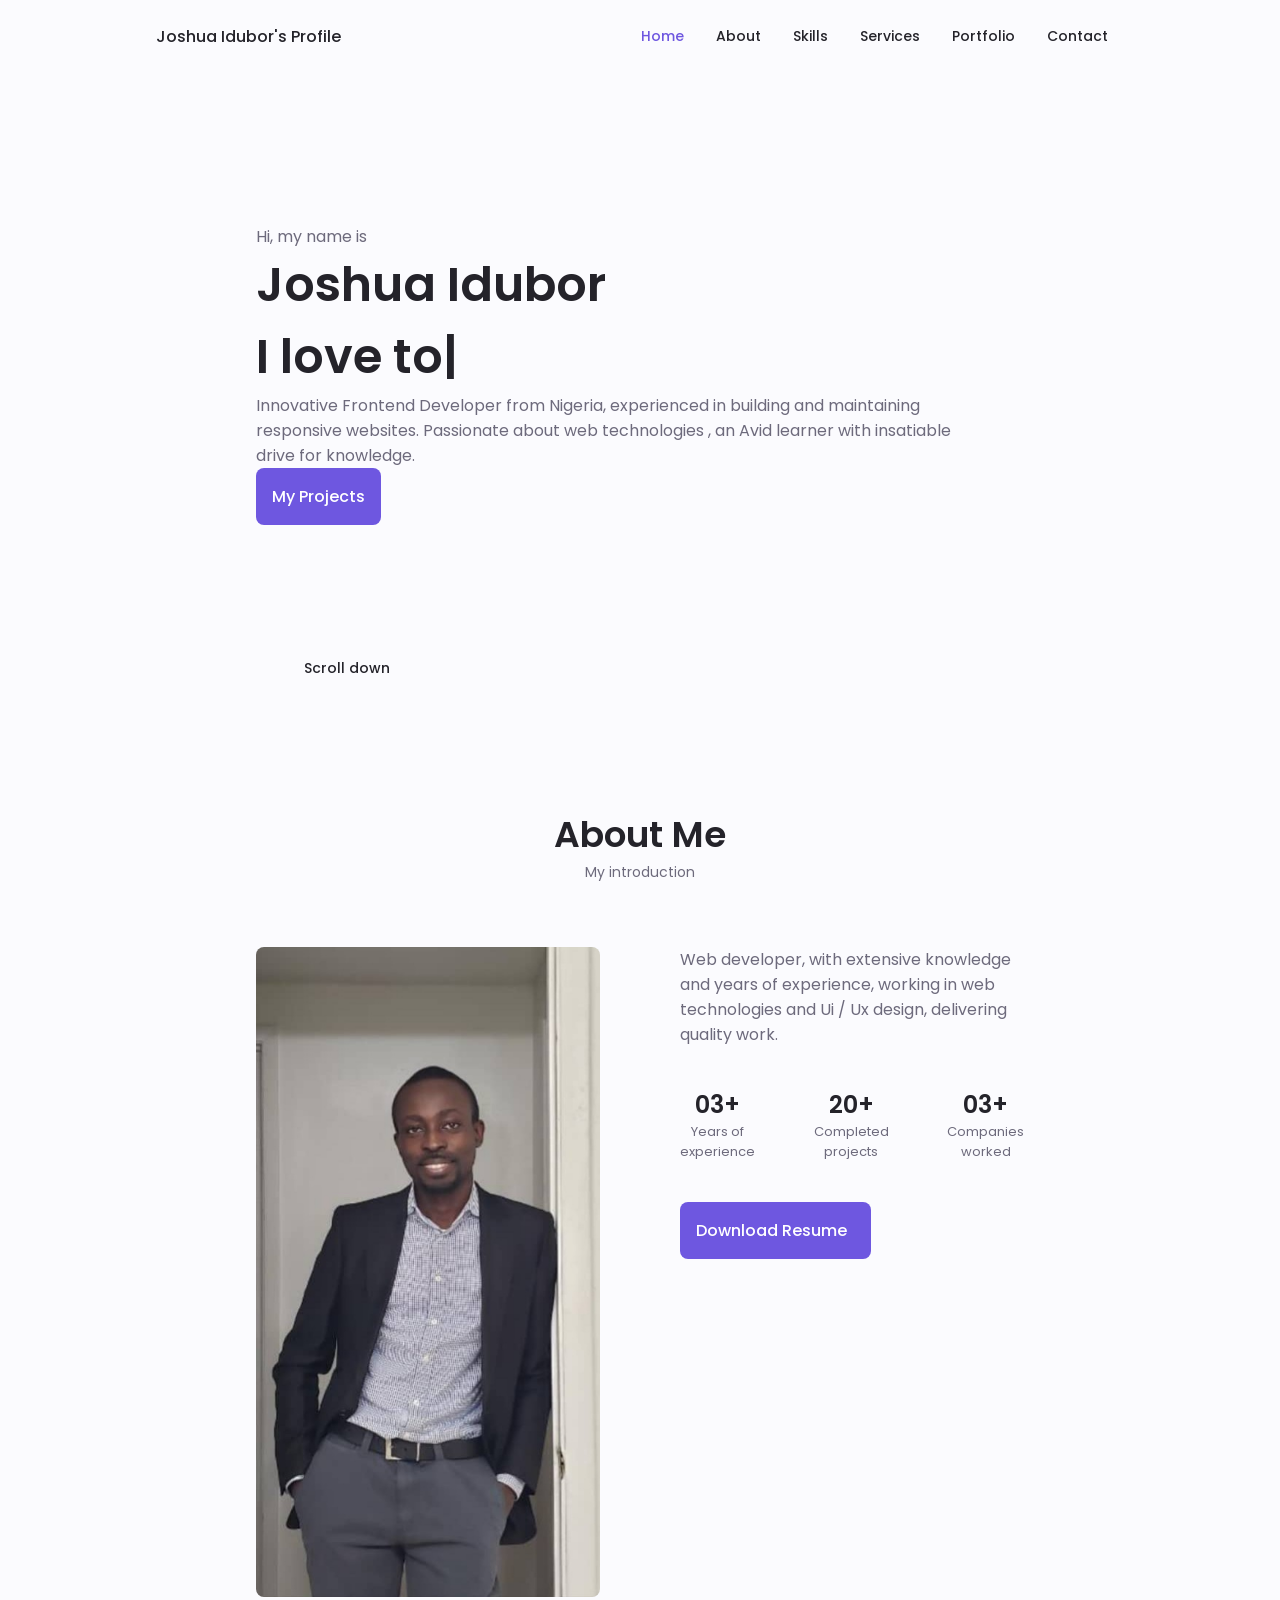
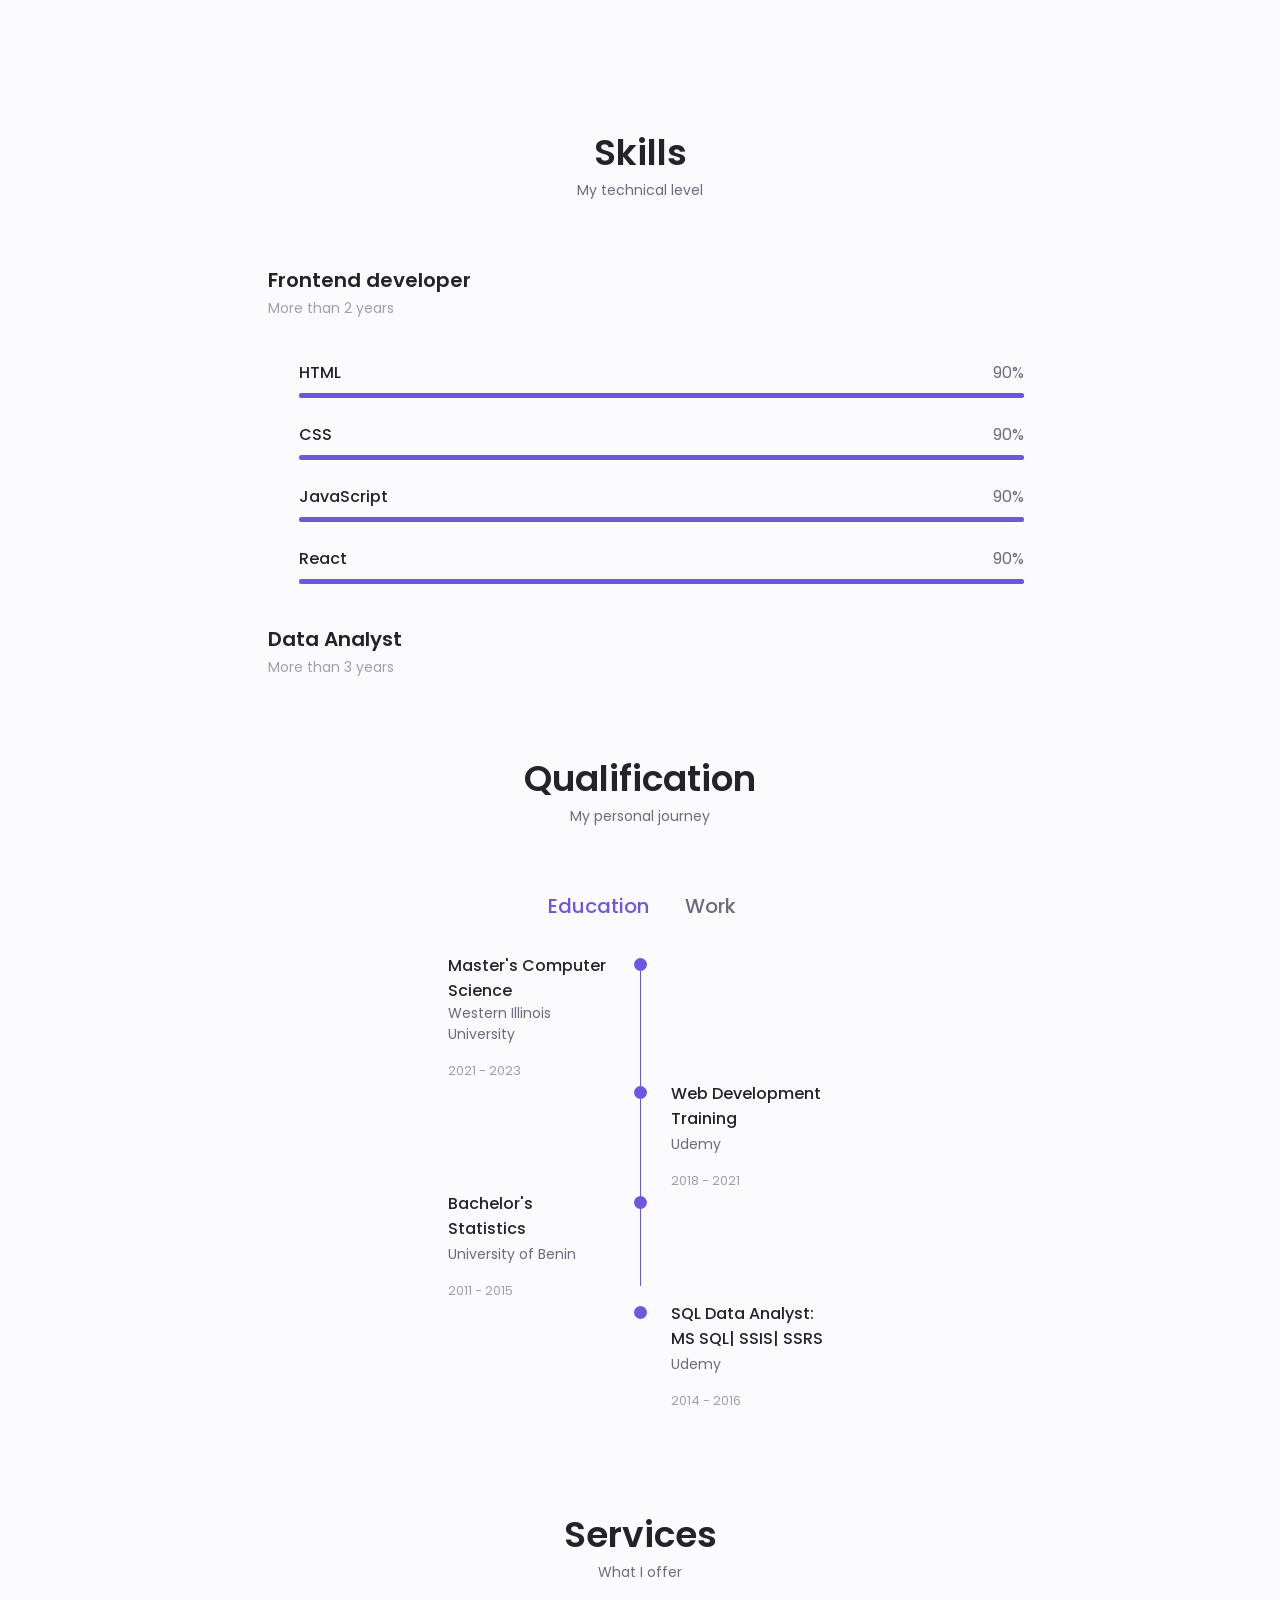
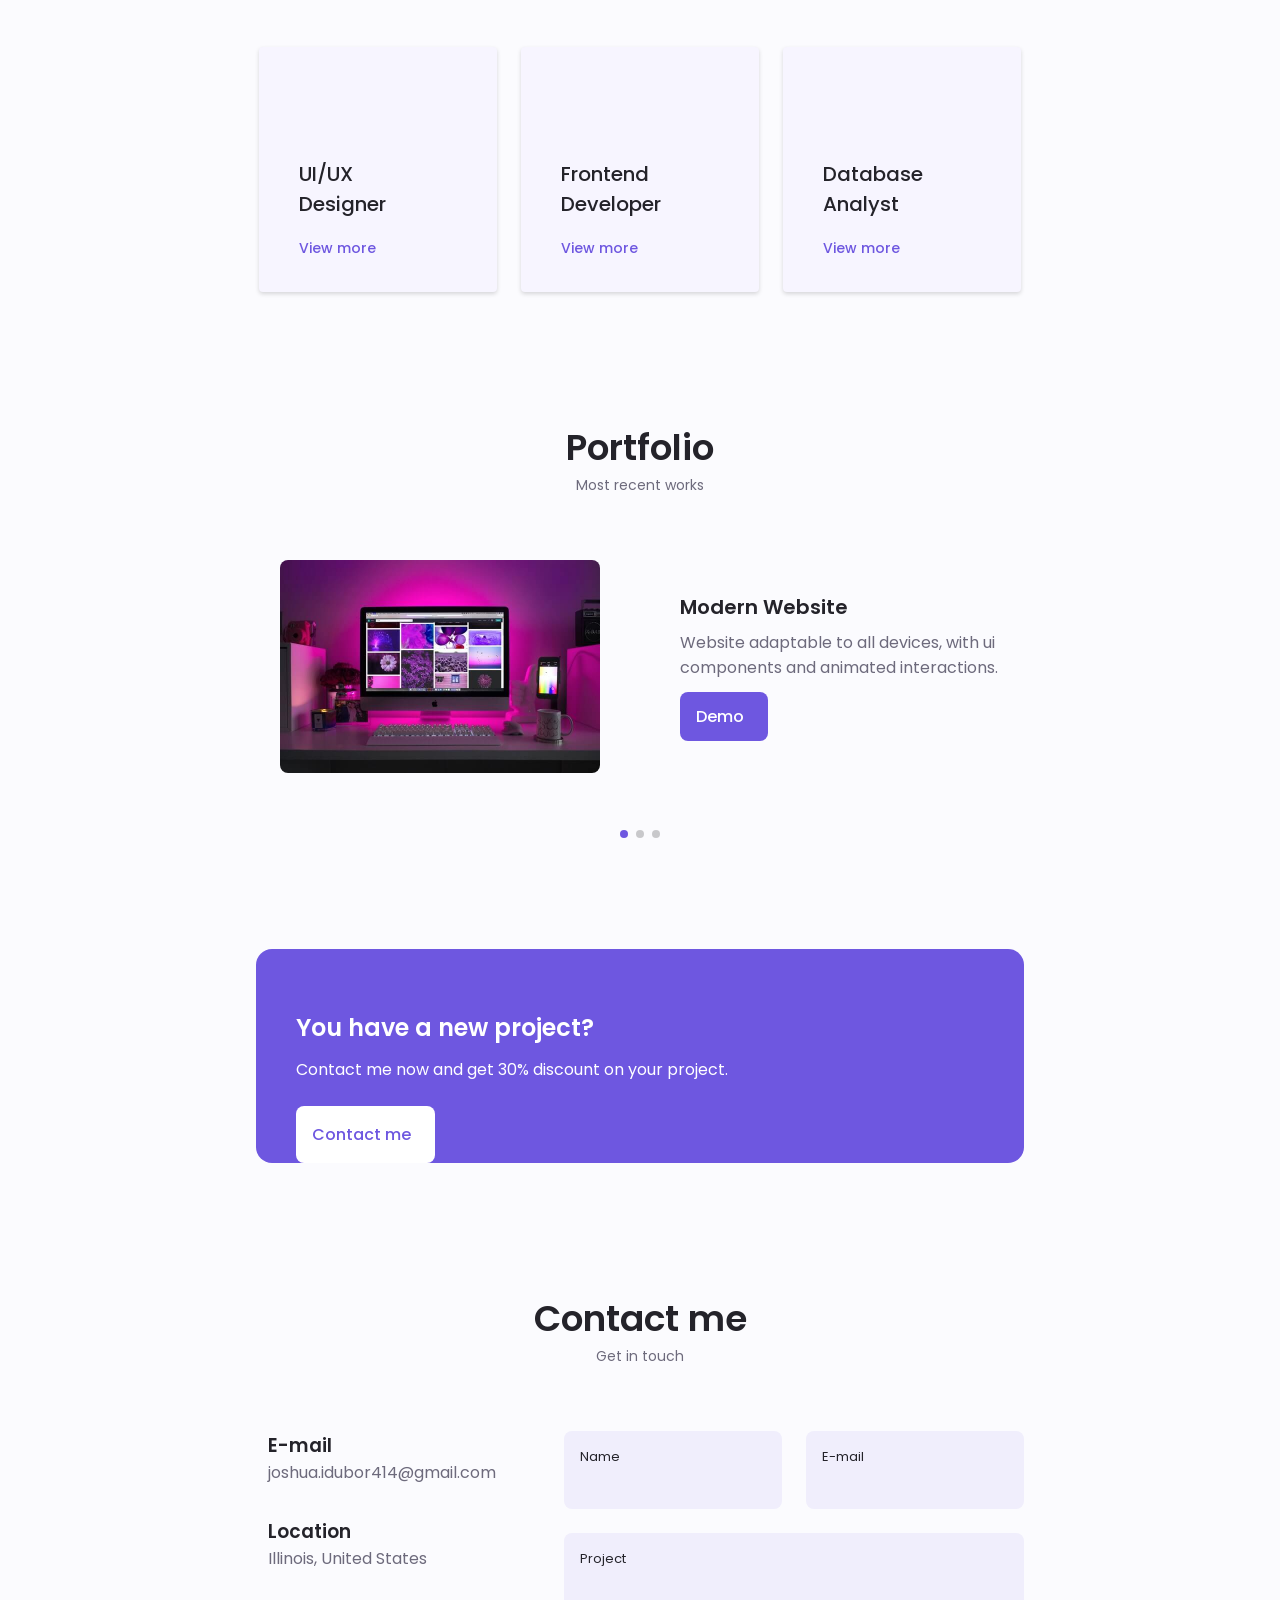
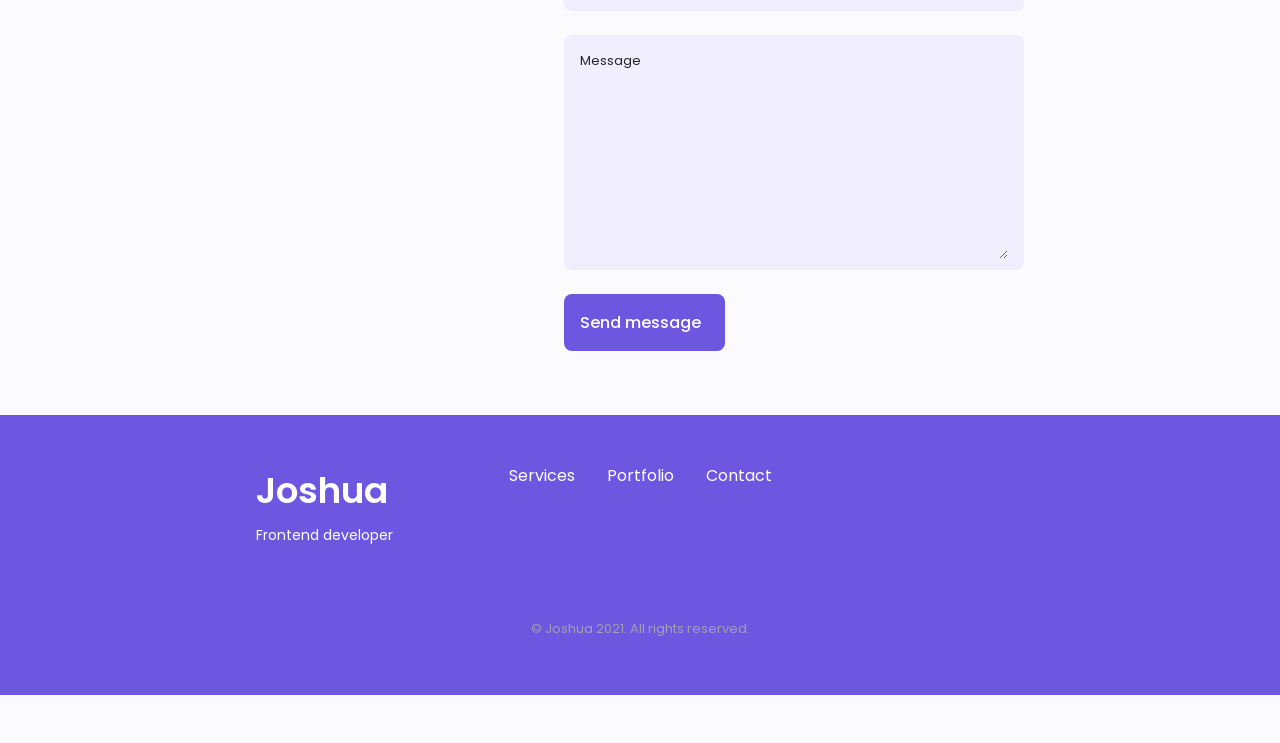
==== commit 229fcb57: "Add files via upload" ====
--- a/index.html
+++ b/index.html
@@ -185,8 +185,8 @@
                     </div>
 
                     <div class="about__buttons">
-                        <a download="" href="assets/pdf/IduborJoshuaResume.pdf" class="button button--flex">
-                            Download CV<i class="uil uil-download-alt button__icon"></i>
+                        <a download="" href="assets/pdf/Joshua_Idubor_Resume.pdf" class="button button--flex">
+                            Download Resume<i class="uil uil-download-alt button__icon"></i>
                         </a>
                     </div>
                 </div>
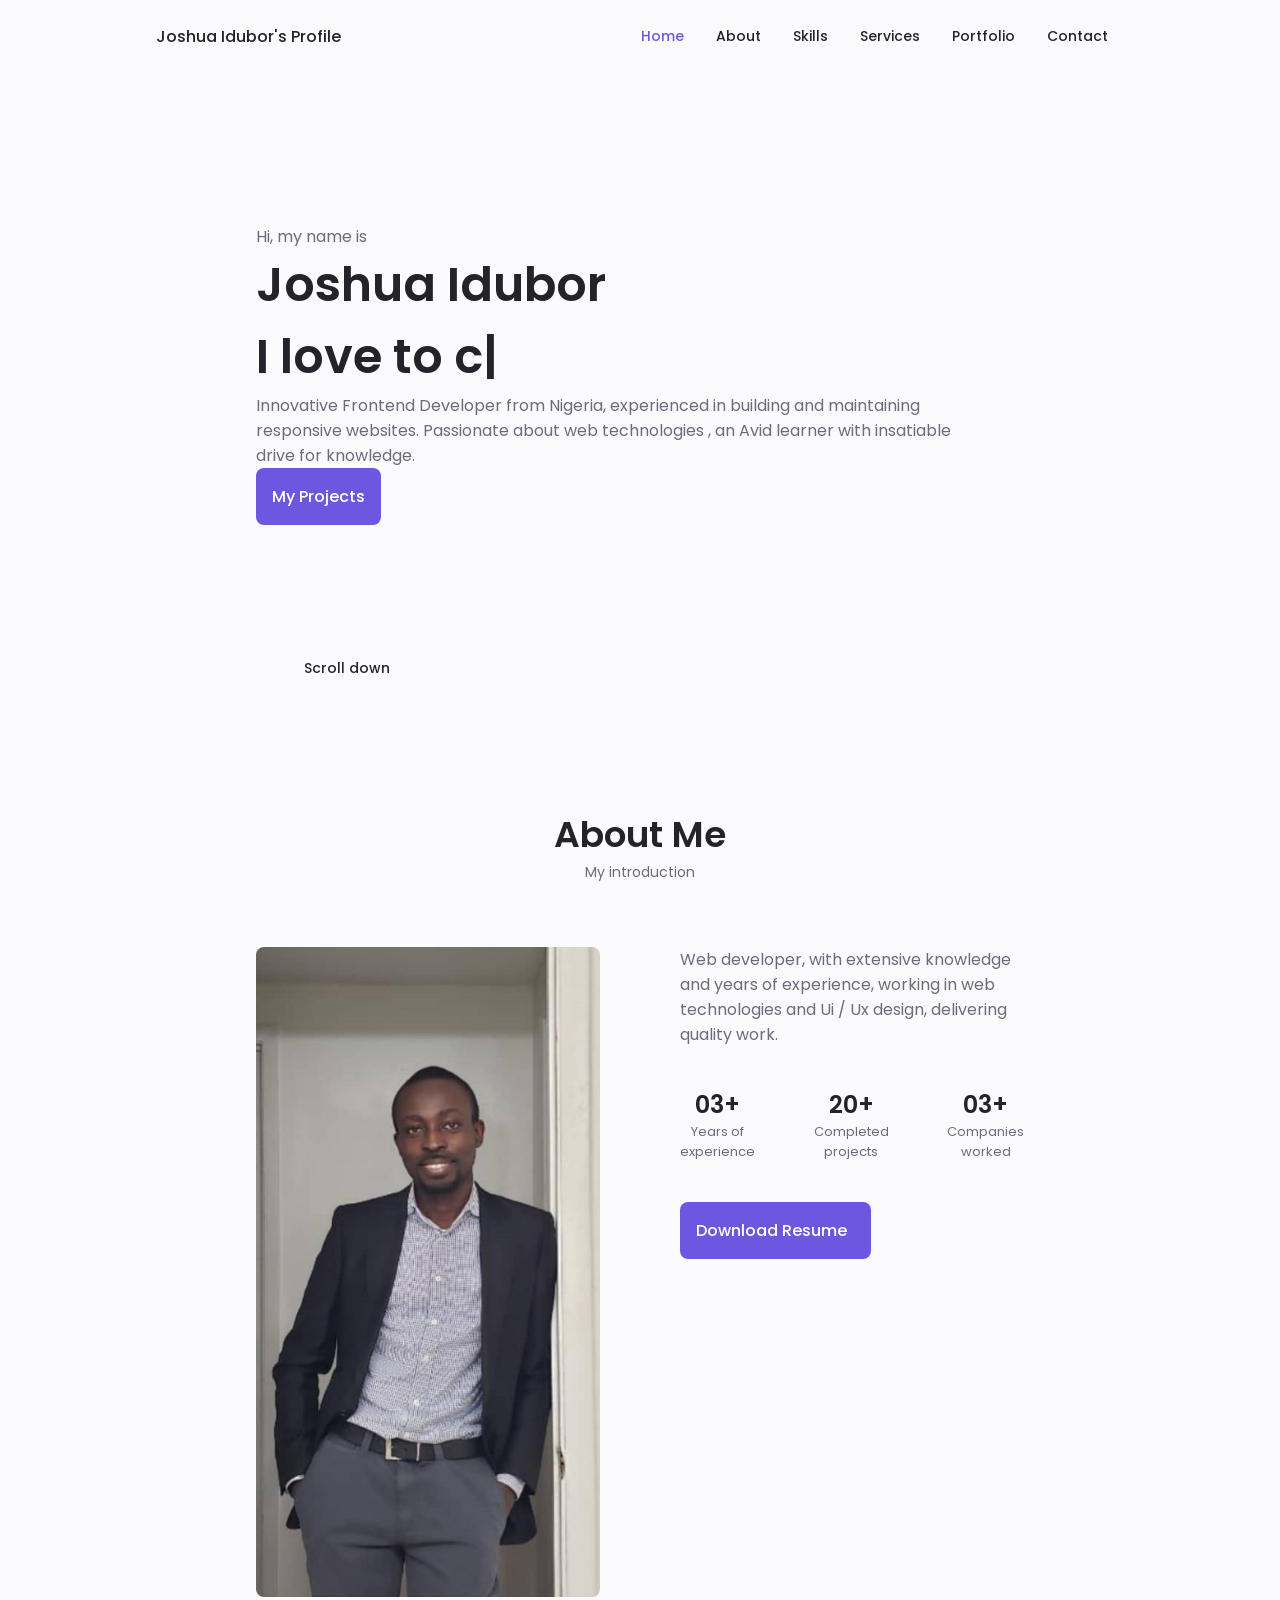
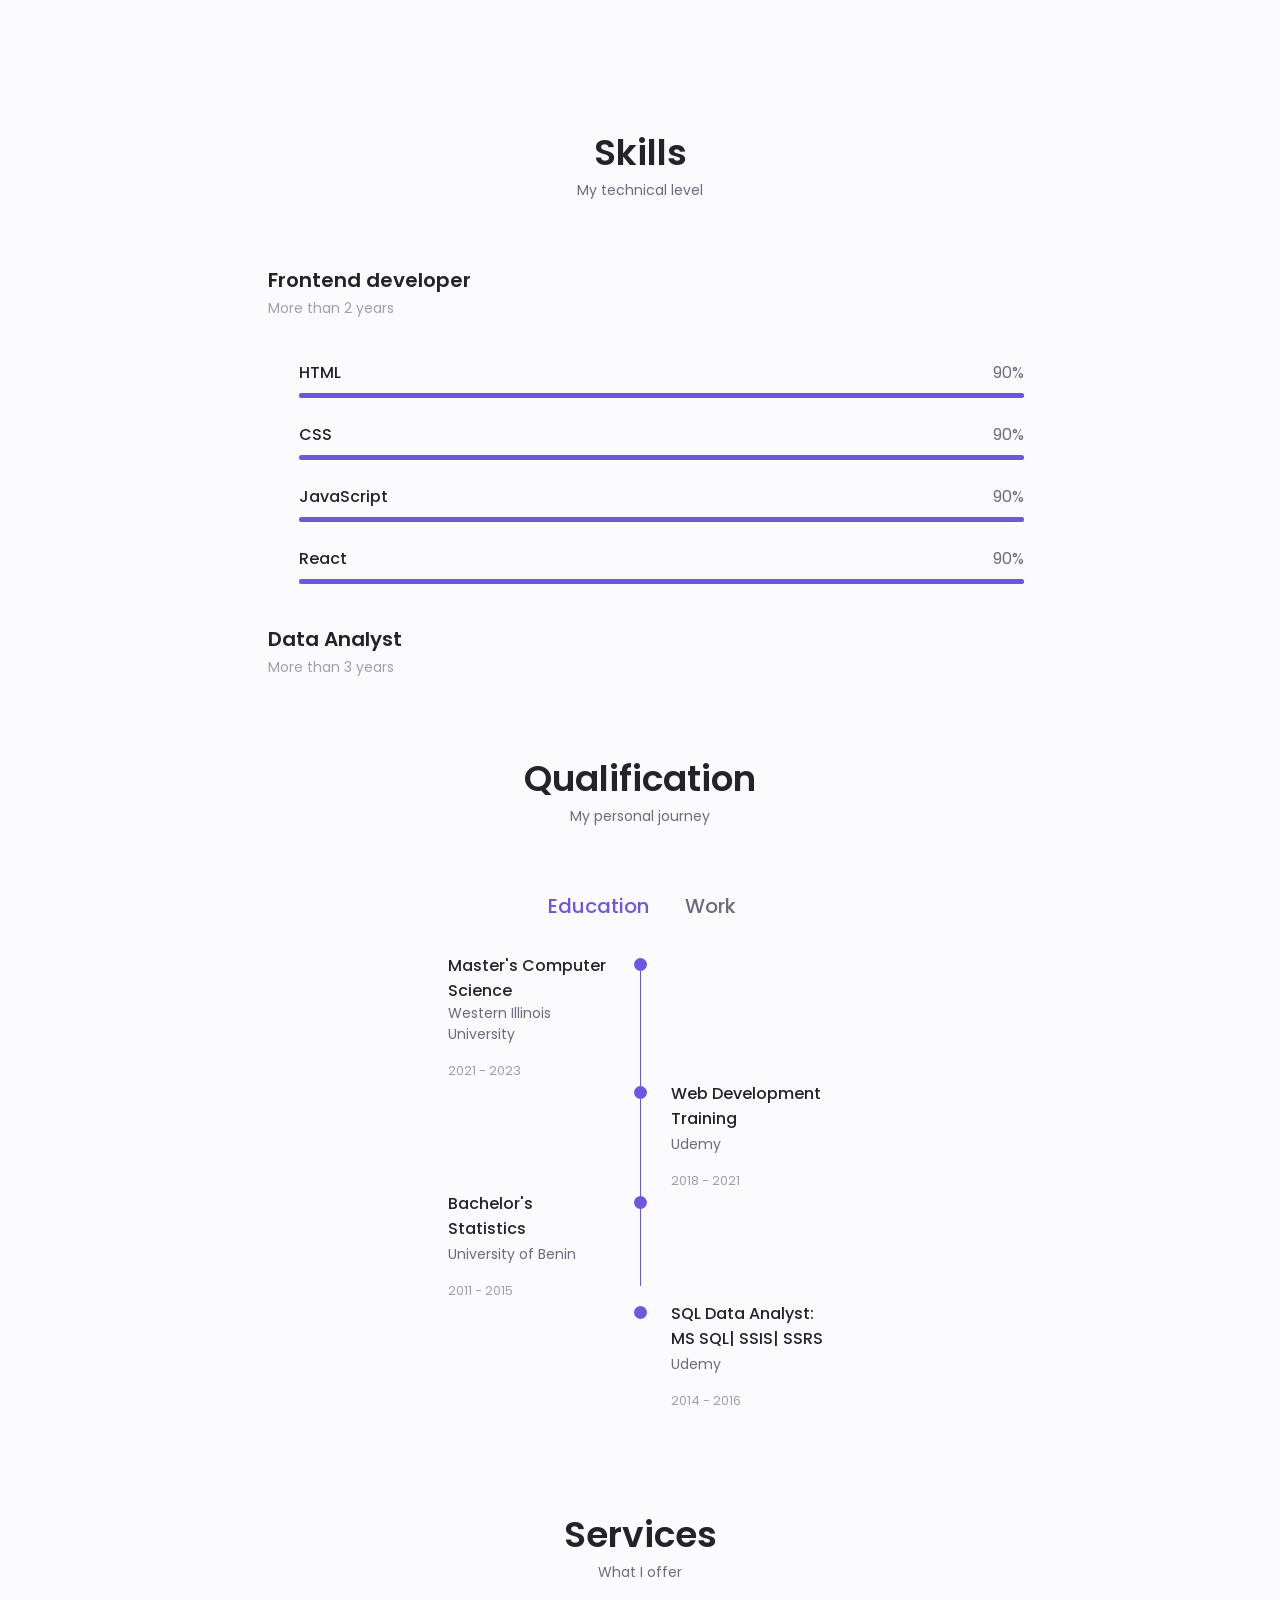
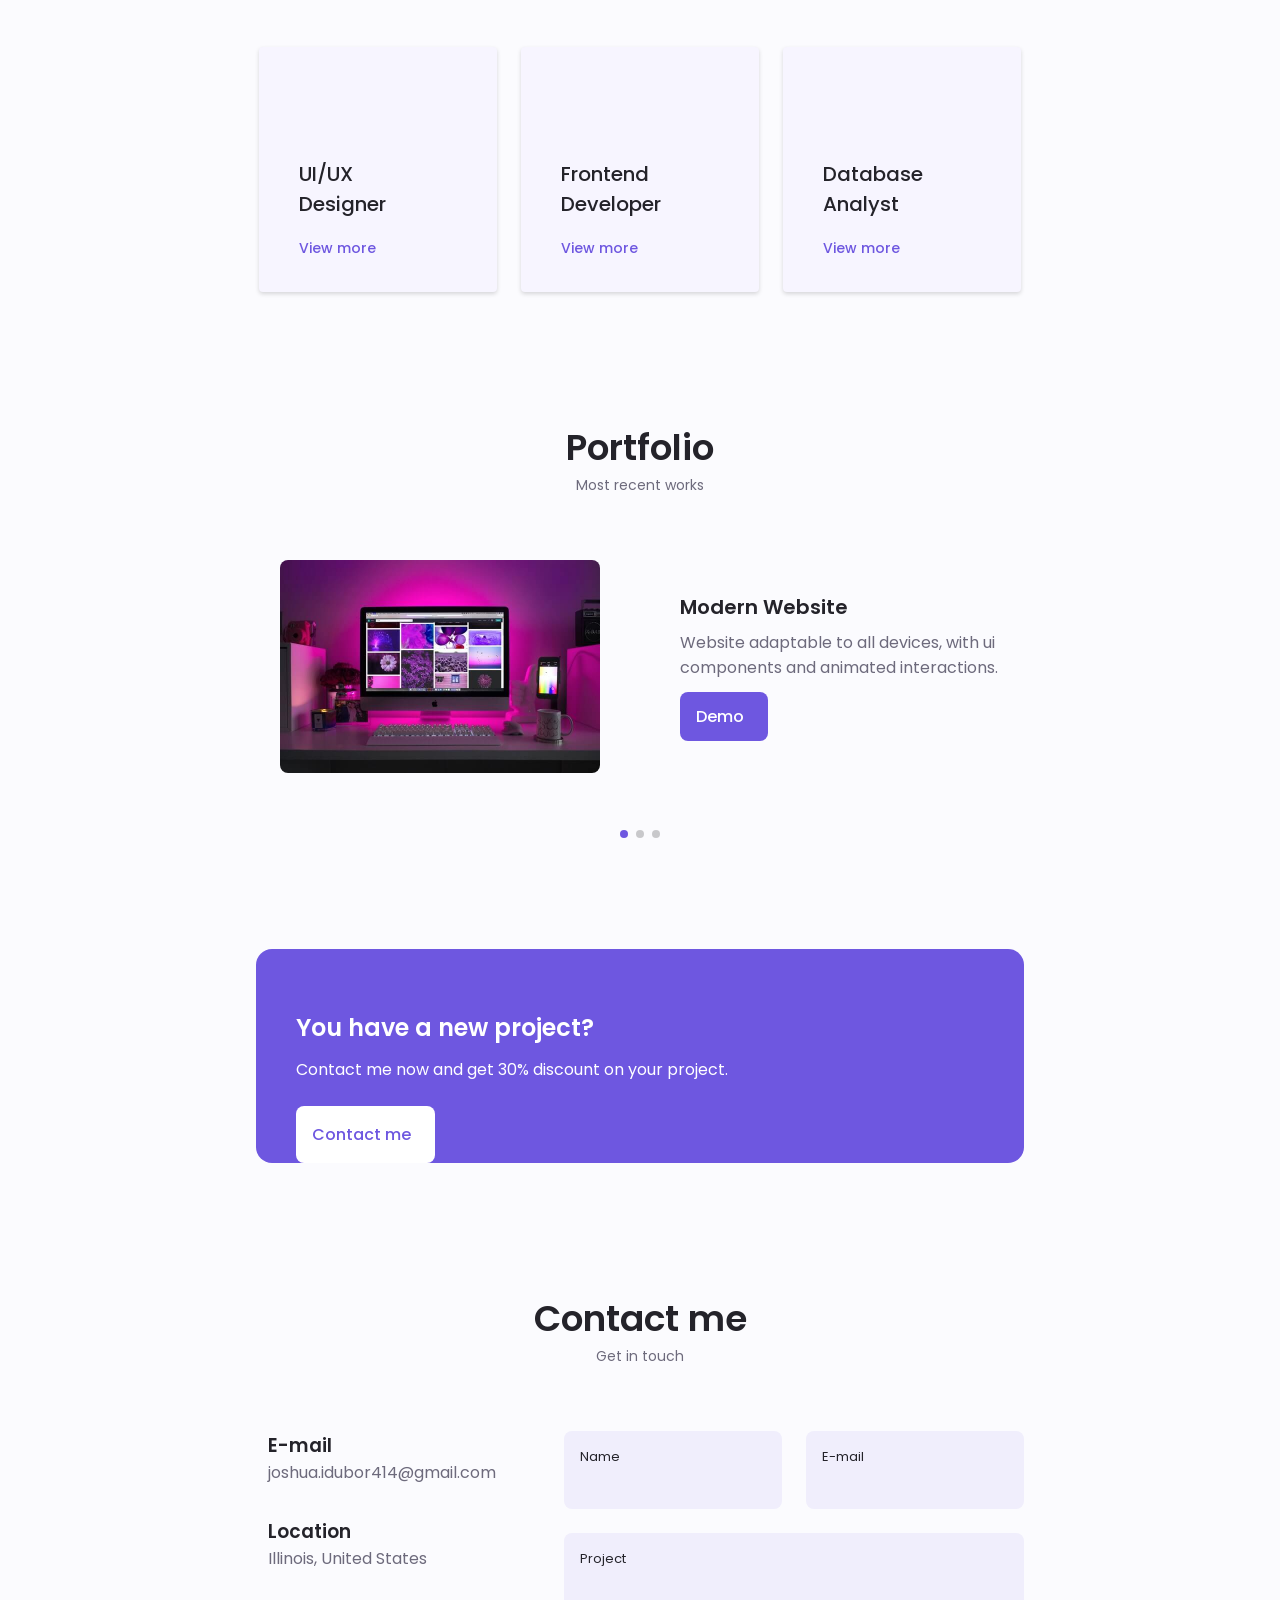
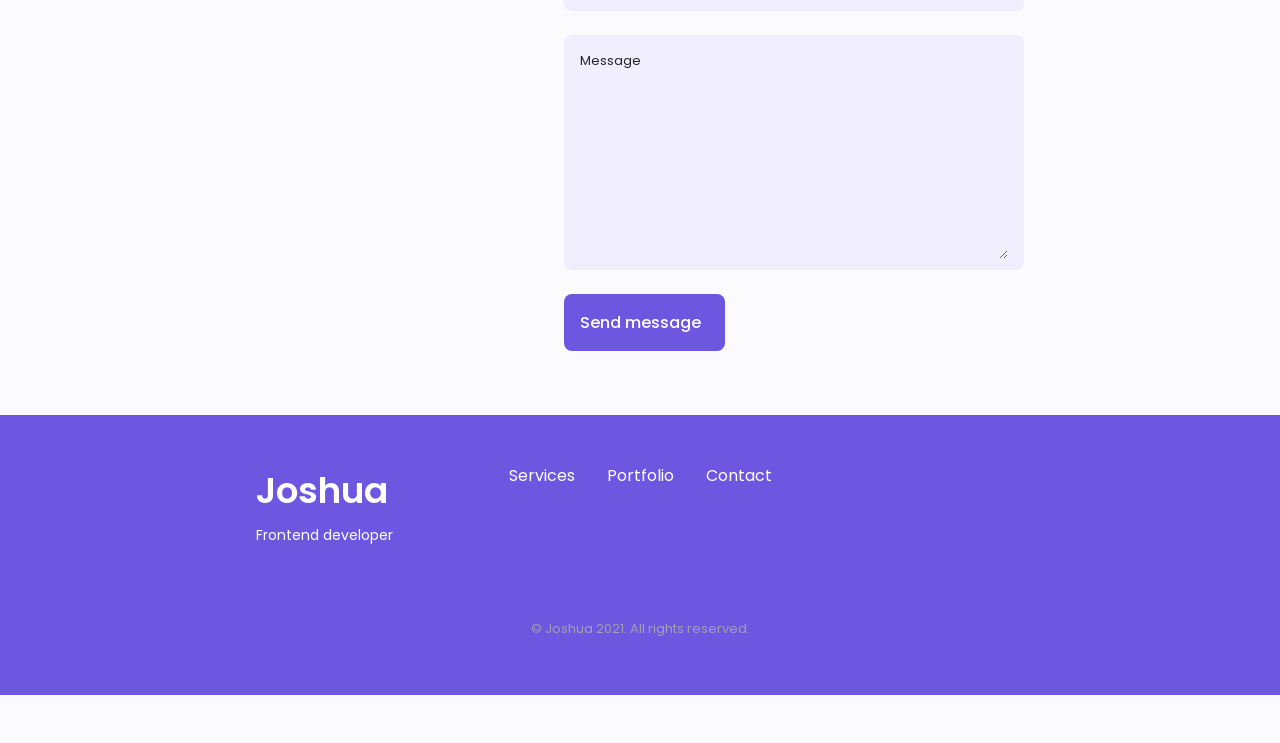
==== commit 58564c71: "updating Job Profile" ====
--- a/index.html
+++ b/index.html
@@ -432,11 +432,11 @@
                 <!--==================== QUALIFICATION 1 ====================--> 
                 <div class="qualification__data">
                     <div>
-                        <h3 class="qualification__title">Sodexo</h3>
-                        <span class="qualification__subtitle">Data Analyst</span>
+                        <h3 class="qualification__title">Cognier Inc</h3>
+                        <span class="qualification__subtitle">Software/Web Developer</span>
                         <div class="qualification__calendar">
                            <i class="uil uil-calendar-alt"></i>
-                           2021 - Present
+                           2023-Present
                         </div>
                     </div>
    
@@ -455,11 +455,11 @@
                    </div>
    
                    <div>
-                       <h3 class="qualification__title">Nestle Plc</h3>
-                       <span class="qualification__subtitle">Data Analyst</span>
+                       <h3 class="qualification__title">Western Illinois University</h3>
+                       <span class="qualification__subtitle">Technical Service Assistant</span>
                        <div class="qualification__calendar">
                           <i class="uil uil-calendar-alt"></i>
-                          2019 - 2020
+                          2021 - 2023
                        </div>
                    </div>
                </div> 
@@ -468,10 +468,10 @@
                <div class="qualification__data">
                    <div>
                        <h3 class="qualification__title">FerraTech Limited</h3>
-                       <span class="qualification__subtitle">Database Analyst</span>
+                       <span class="qualification__subtitle">Database Administrator</span>
                        <div class="qualification__calendar">
                           <i class="uil uil-calendar-alt"></i>
-                          2017 - 2019
+                          2016 - 2020
                        </div>
                    </div>
    
